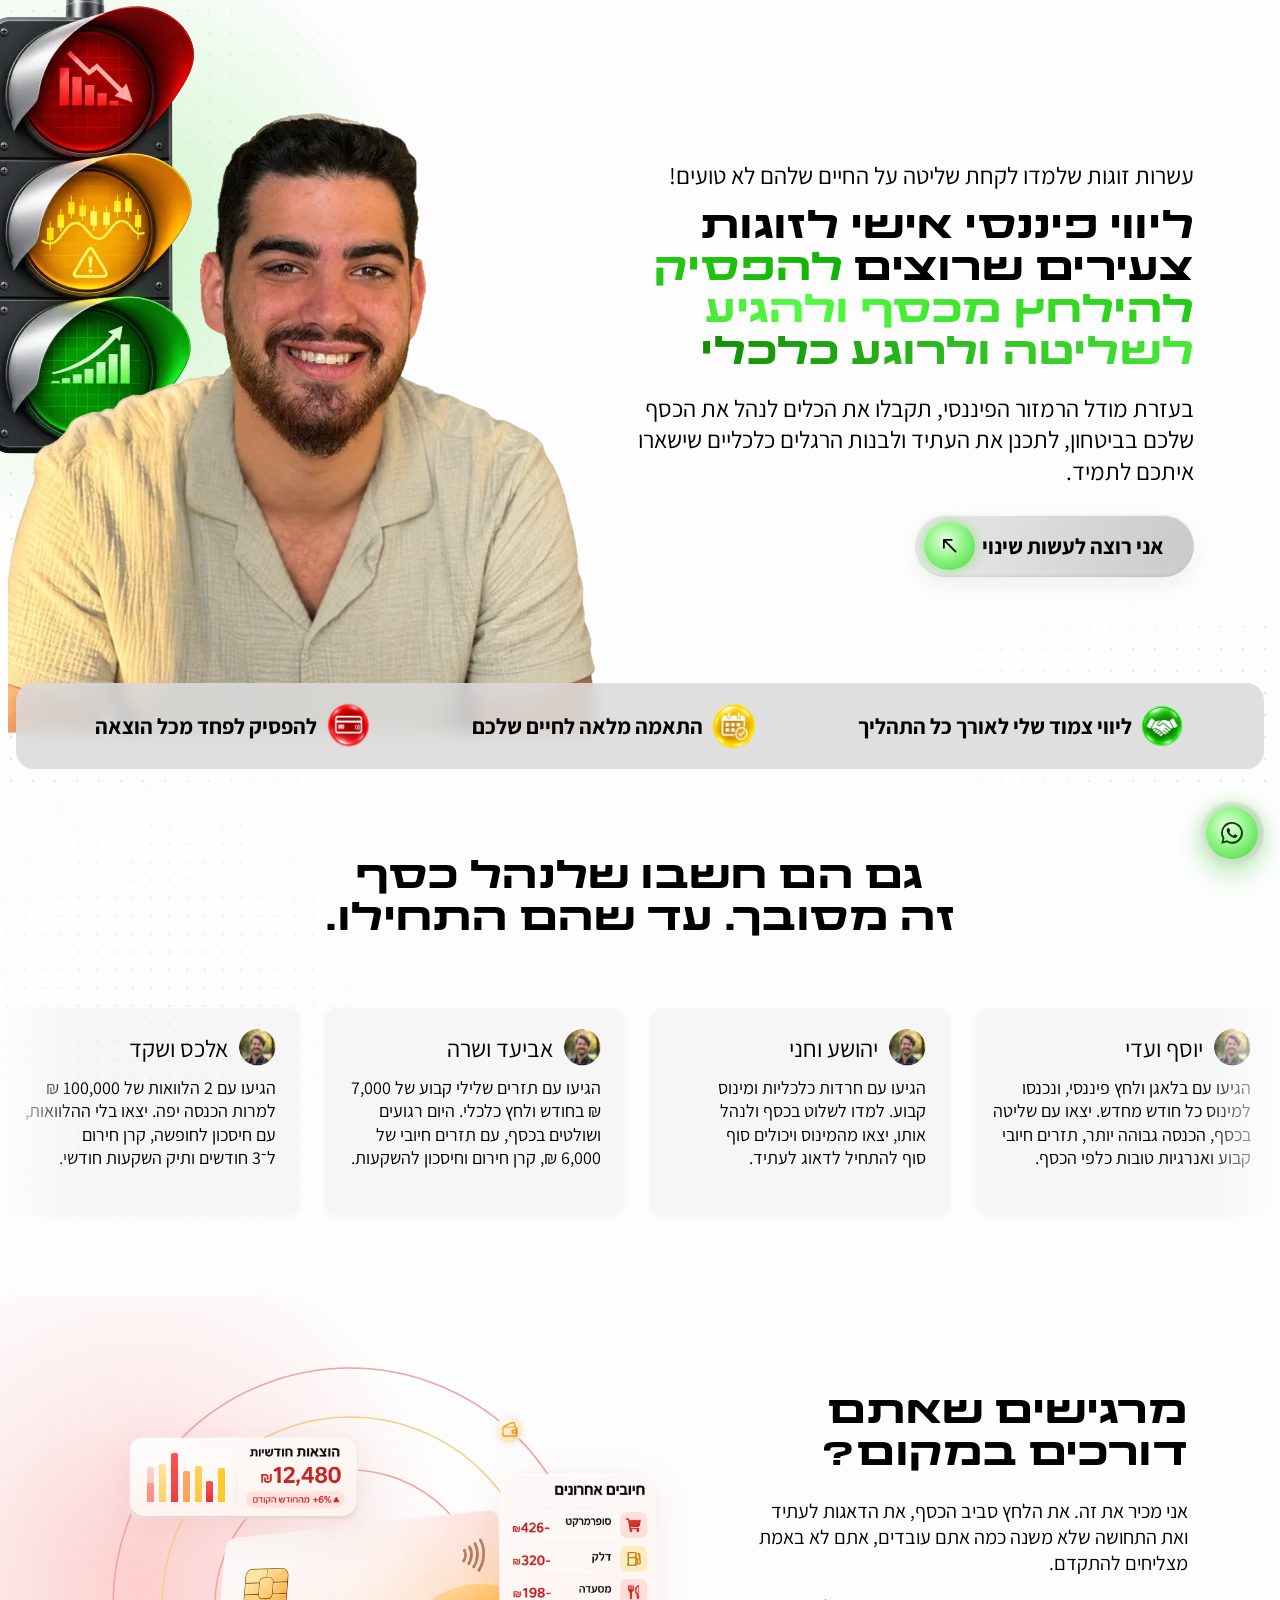
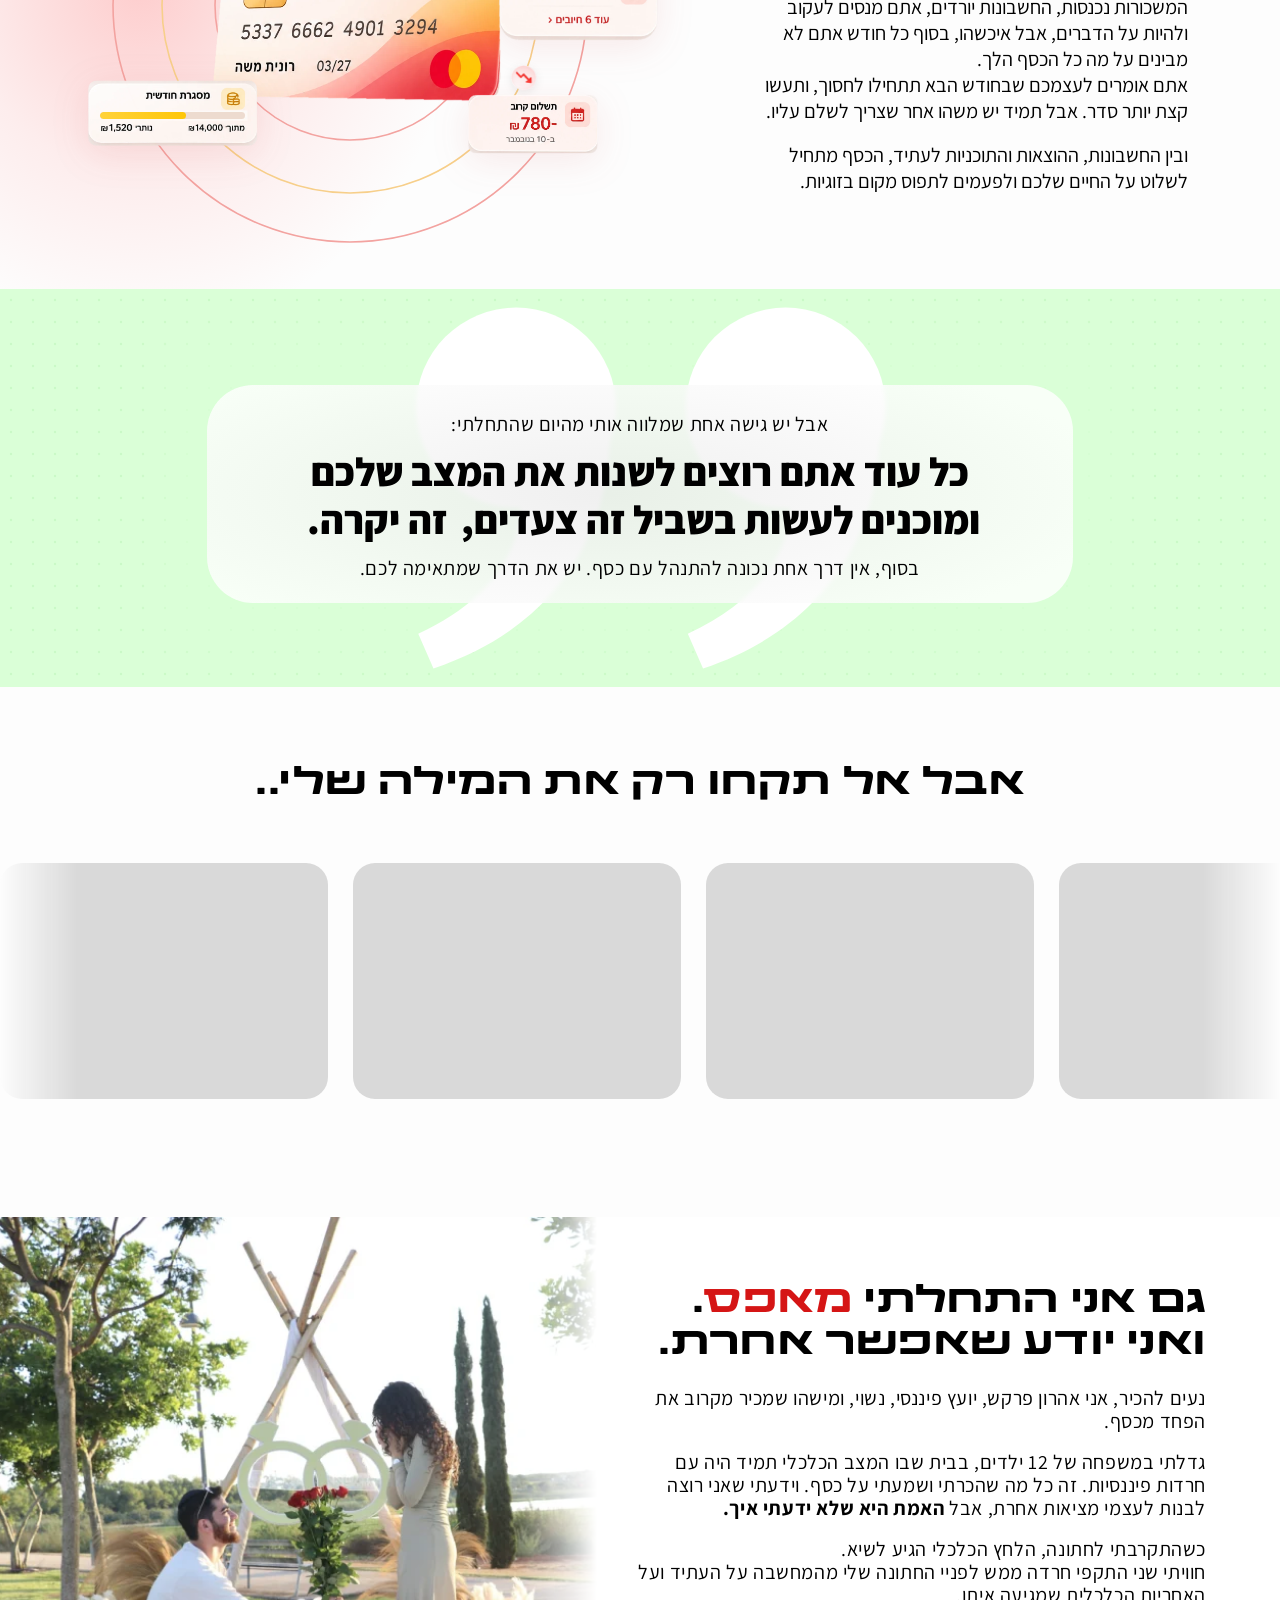
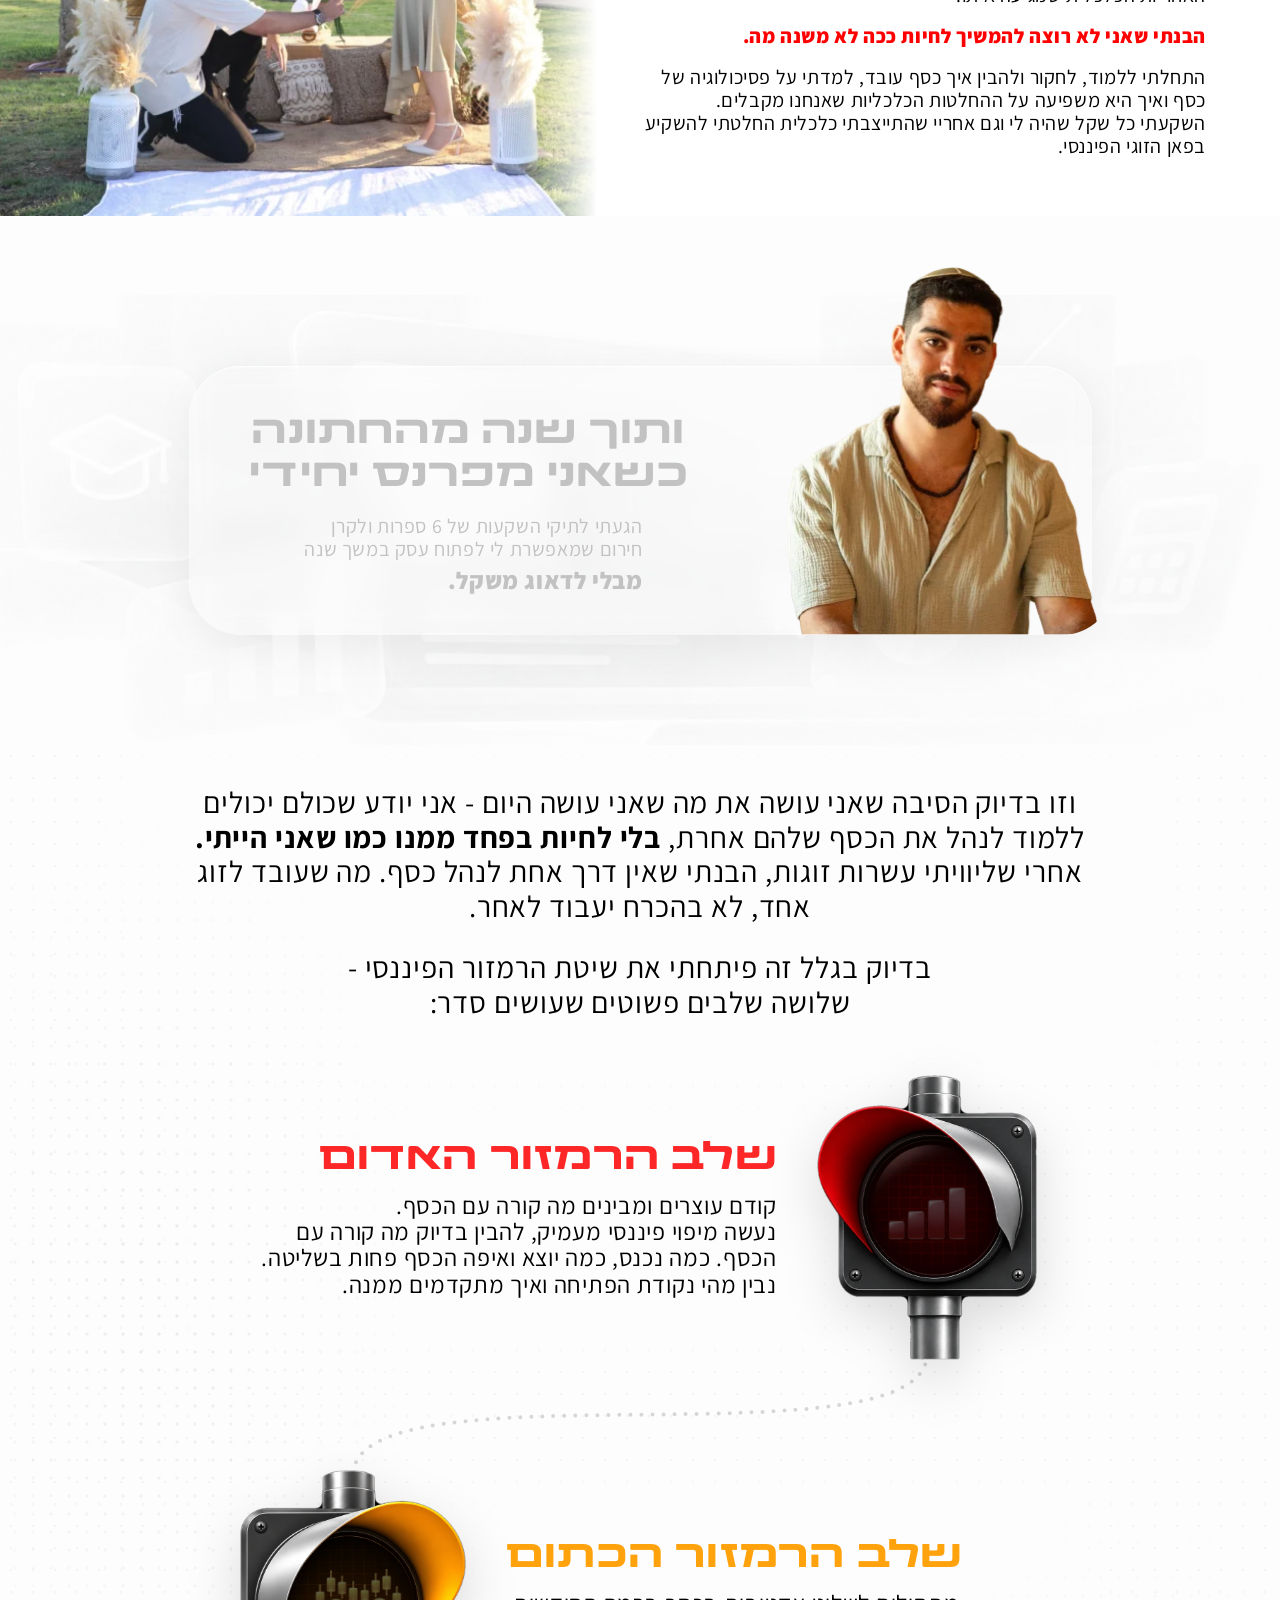
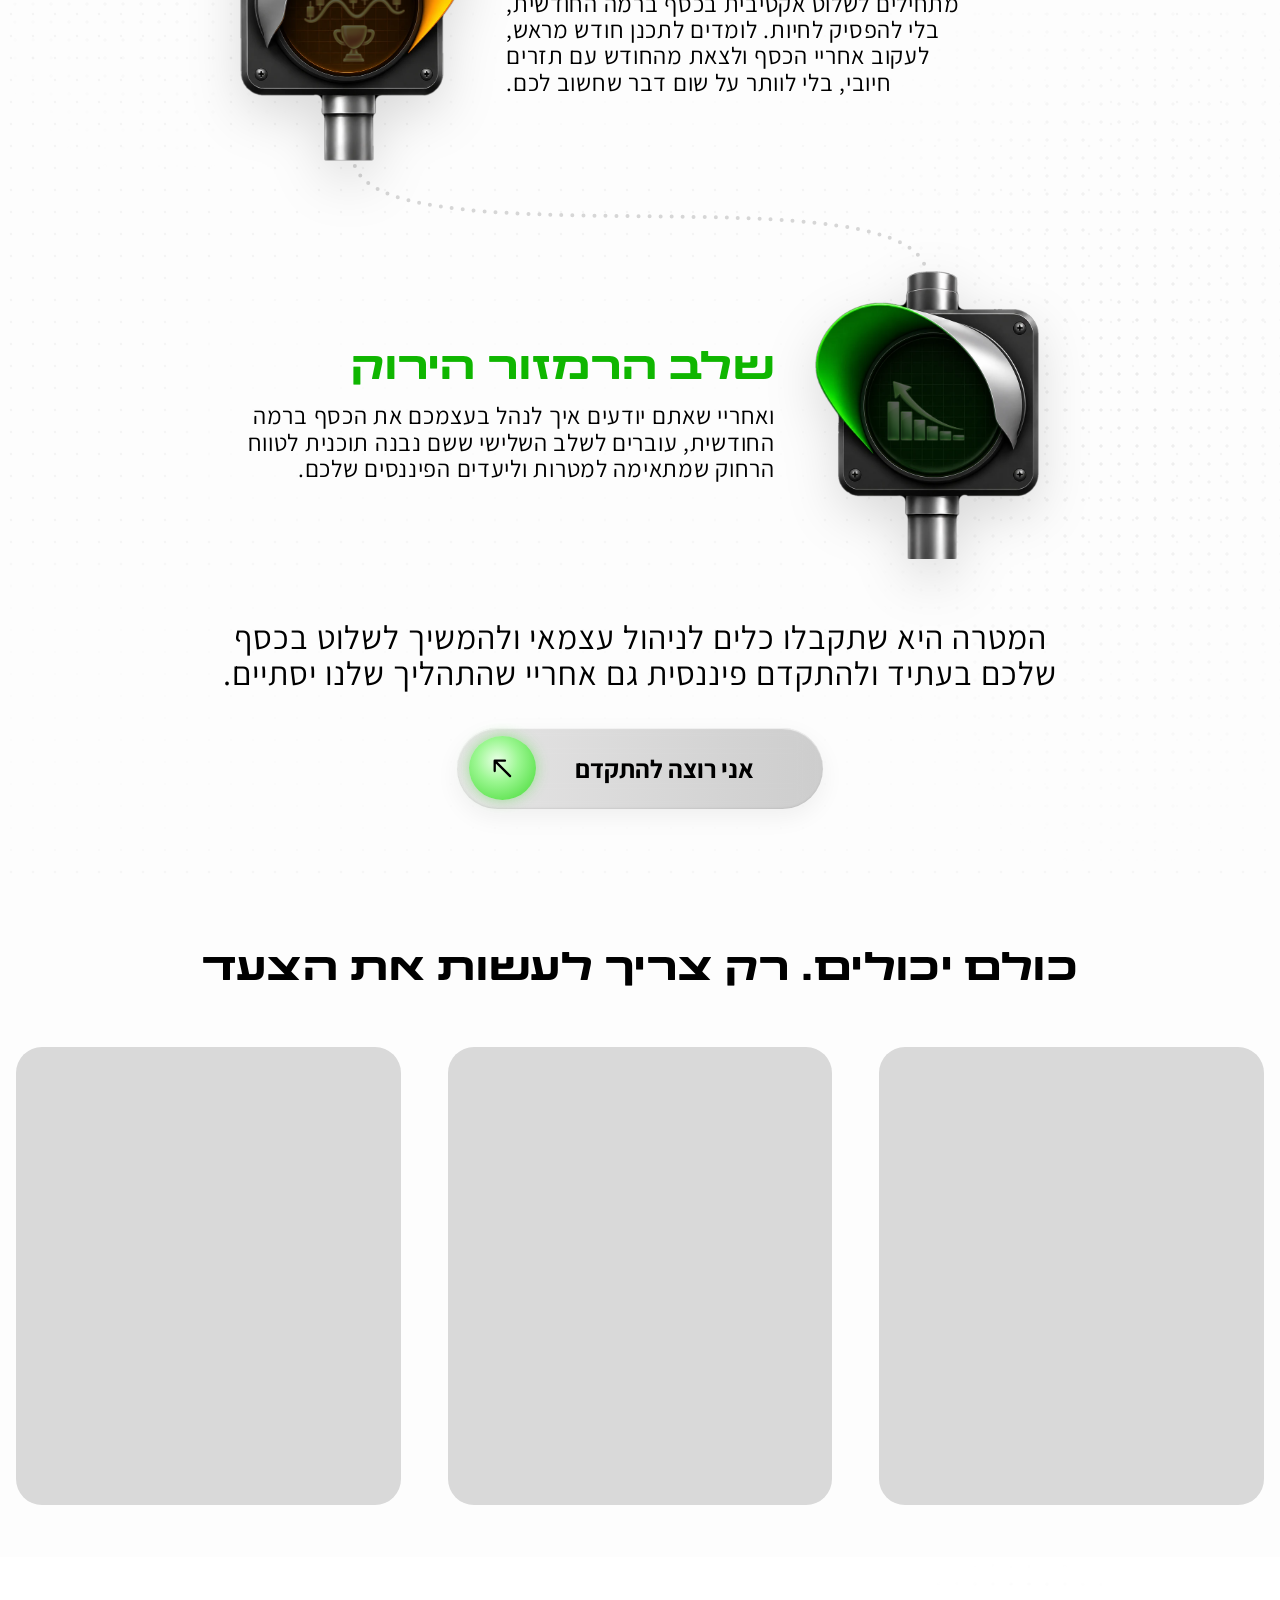
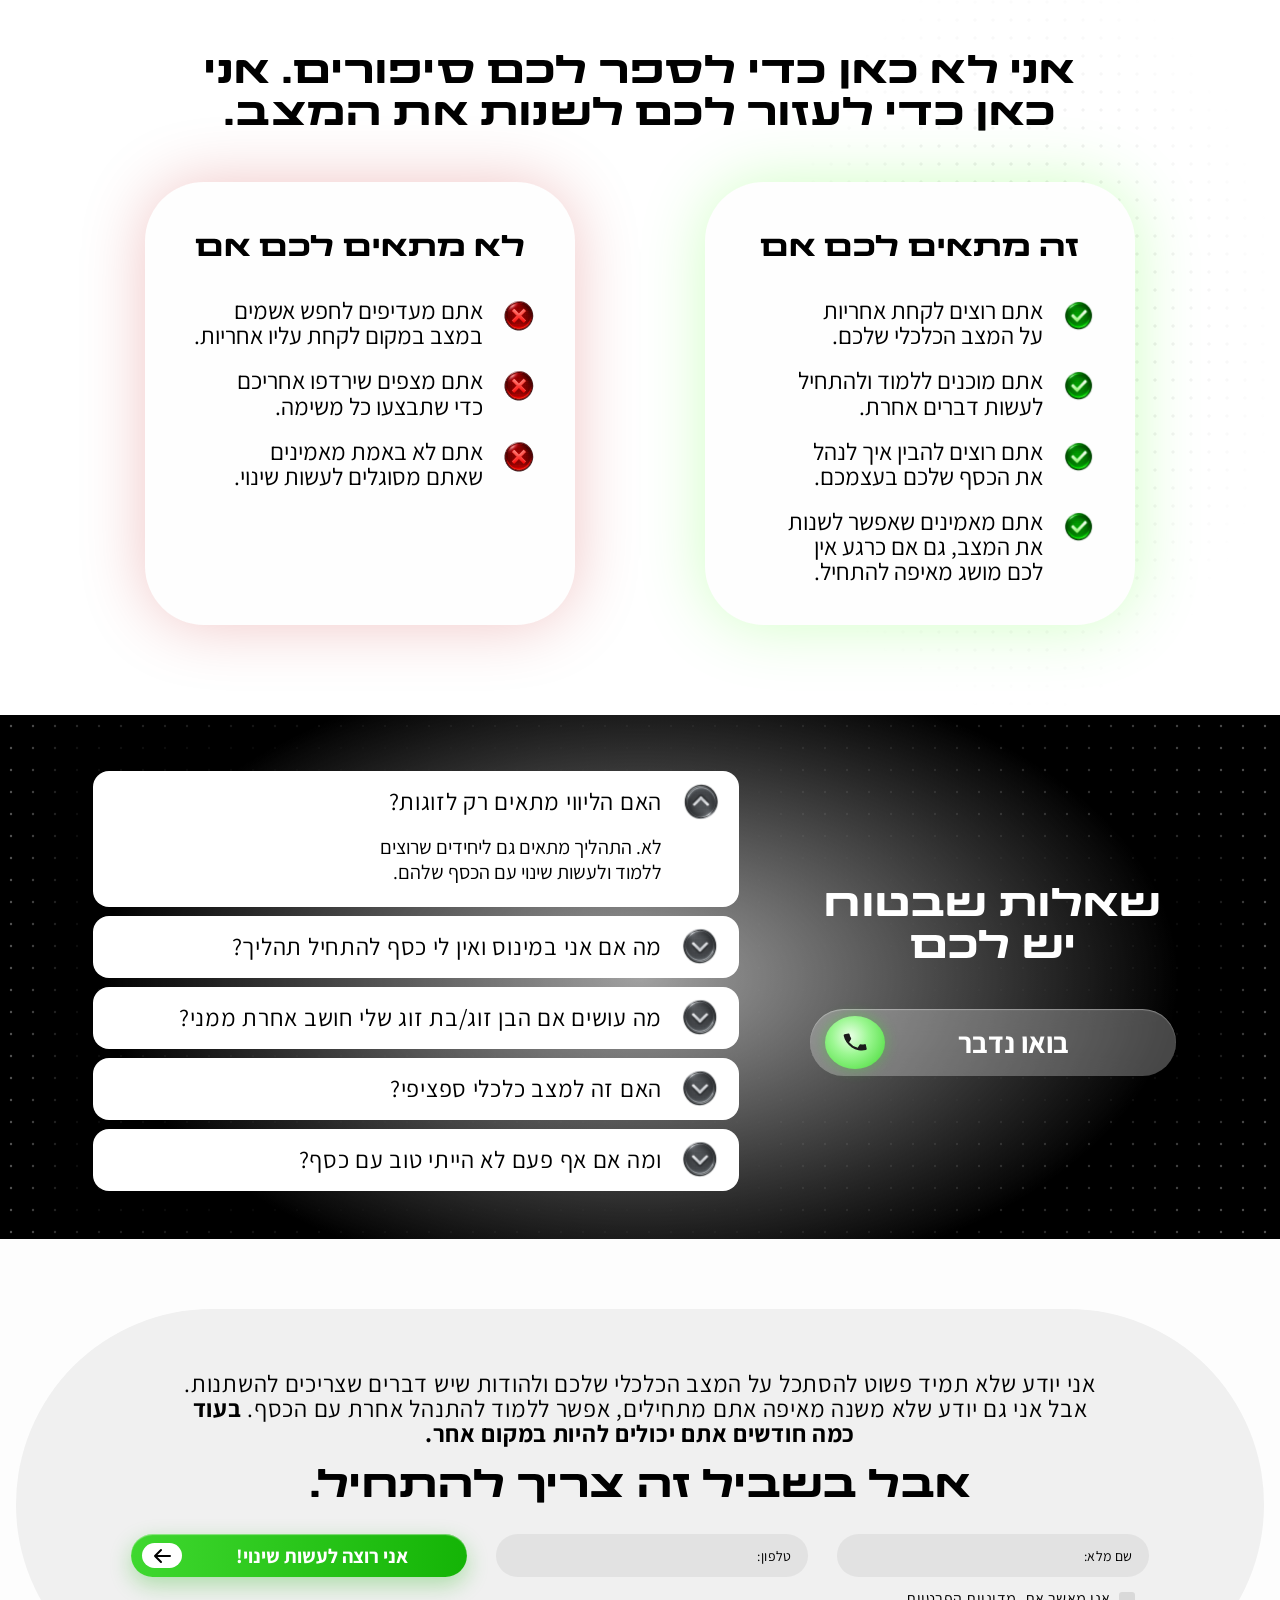
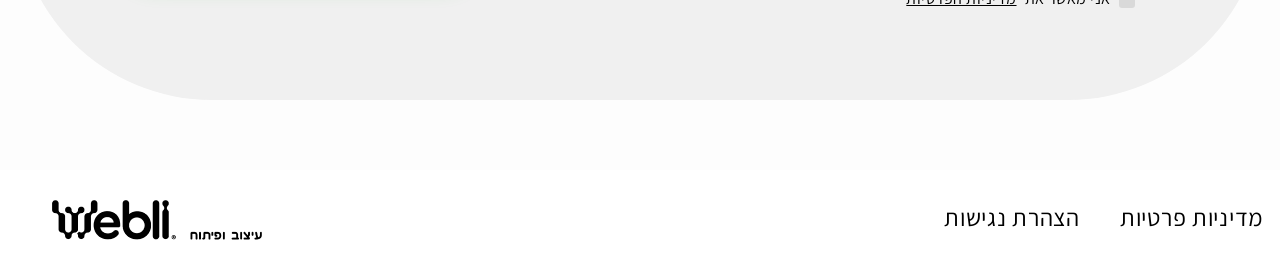
==== index.html @ 011baa5e "Aharon Perkash landing page Static site (HTML/CSS/JS), RTL Hebrew, desktop + mobile. Includes privac" ====
<!DOCTYPE html>
<html lang="he" dir="rtl">
<head>
<meta charset="utf-8">
<meta name="viewport" content="width=device-width, initial-scale=1">
<title>אהרון פרקש | ליווי פיננסי לזוגות</title>
<meta name="description" content="ליווי פיננסי אישי לזוגות צעירים שרוצים להפסיק להילחץ מכסף ולהגיע לשליטה ולרוגע כלכלי, בעזרת מודל הרמזור הפיננסי.">
<link rel="preconnect" href="https://fonts.googleapis.com">
<link rel="preconnect" href="https://fonts.gstatic.com" crossorigin>
<link href="https://fonts.googleapis.com/css2?family=Assistant:wght@400;700;800&family=Abhaya+Libre&display=swap" rel="stylesheet">
<link rel="preload" href="fonts/telaviv-brutalist-bold.otf" as="font" type="font/otf" crossorigin>
<link rel="stylesheet" href="styles.css">
</head>
<body>

<!-- ============ הירו ============ -->
<header class="hero" id="top">
  <canvas class="dots" aria-hidden="true" data-dots="hero"></canvas>
  <div class="hero__grid">
    <div class="hero__text">
      <p class="eyebrow">עשרות זוגות שלמדו לקחת שליטה על החיים שלהם לא טועים!</p>
      <h1 class="h1">ליווי פיננסי אישי לזוגות צעירים שרוצים <span class="grad-green">להפסיק להילחץ מכסף ולהגיע לשליטה ולרוגע כלכלי</span></h1>
      <p class="hero__lead">בעזרת מודל הרמזור הפיננסי, תקבלו את הכלים לנהל את הכסף שלכם בביטחון, לתכנן את העתיד ולבנות הרגלים כלכליים שישארו איתכם לתמיד.</p>
      <a class="cta" href="#contact"><span class="cta__text">אני רוצה לעשות שינוי</span><span class="cta__icon" aria-hidden="true"><svg viewBox="0 0 24 24"><path d="M18 18 6.5 6.5M6 14V6h8"/></svg></span></a>
    </div>
    <div class="hero__visual">
      <div class="traffic" aria-hidden="true">
        <img class="traffic__base" src="assets/traffic-hero.webp" alt="" width="338" height="516">
        <img class="traffic__lamp traffic__lamp--r" src="assets/traffic-hero.webp" alt="" width="338" height="516">
        <img class="traffic__lamp traffic__lamp--o" src="assets/traffic-hero.webp" alt="" width="338" height="516">
        <img class="traffic__lamp traffic__lamp--g" src="assets/traffic-hero.webp" alt="" width="338" height="516">
      </div>
      <img class="hero__photo" src="assets/aharon-hero.webp" alt="אהרון פרקש, יועץ פיננסי" width="592" height="733">
    </div>
  </div>
  <ul class="benefits">
    <li><img src="assets/ic-support.png" alt="" width="45" height="44">ליווי צמוד שלי לאורך כל התהליך</li>
    <li><img src="assets/ic-fit.png" alt="" width="45" height="48">התאמה מלאה לחיים שלכם</li>
    <li><img src="assets/ic-card.png" alt="" width="49" height="55">להפסיק לפחד מכל הוצאה</li>
  </ul>
</header>

<main>
<!-- ============ המלצות קצרות ============ -->
<section class="reviews" aria-labelledby="reviews-title">
  <h2 class="h2 center" id="reviews-title">גם הם חשבו שלנהל כסף זה מסובך. עד שהם התחילו.</h2>
  <div class="marquee" data-marquee>
    <div class="marquee__track">
      <article class="review"><header><h3>אלכס ושקד</h3><img src="assets/avatar.png" alt="" width="37" height="37"></header><p>הגיעו עם 2 הלוואות של 100,000 ₪ למרות הכנסה יפה. יצאו בלי ההלוואות, עם חיסכון לחופשה, קרן חירום ל־3 חודשים ותיק השקעות חודשי.</p></article>
      <article class="review"><header><h3>אביעד ושרה</h3><img src="assets/avatar.png" alt="" width="37" height="37"></header><p>הגיעו עם תזרים שלילי קבוע של 7,000 ₪ בחודש ולחץ כלכלי. היום רגועים ושולטים בכסף, עם תזרים חיובי של 6,000 ₪, קרן חירום וחיסכון להשקעות.</p></article>
      <article class="review"><header><h3>יהושע וחני</h3><img src="assets/avatar.png" alt="" width="37" height="37"></header><p>הגיעו עם חרדות כלכליות ומינוס קבוע. למדו לשלוט בכסף ולנהל אותו, יצאו מהמינוס ויכולים סוף סוף להתחיל לדאוג לעתיד.</p></article>
      <article class="review"><header><h3>יוסף ועדי</h3><img src="assets/avatar.png" alt="" width="37" height="37"></header><p>הגיעו עם בלאגן ולחץ פיננסי, ונכנסו למינוס כל חודש מחדש. יצאו עם שליטה בכסף, הכנסה גבוהה יותר, תזרים חיובי קבוע ואנרגיות טובות כלפי הכסף.</p></article>
      <article class="review"><header><h3>איציק ושירה</h3><img src="assets/avatar.png" alt="" width="37" height="37"></header><p>הגיעו עם תזרים שלילי קבוע של 23,000 ₪ והרבה בלאגן פיננסי. למדו לנהל את הכסף ויצאו עם תזרים חיובי של 8,500 ₪, שמאפשר לחסוך לילדים ולקרן חירום.</p></article>
      <article class="review"><header><h3>אלעד והדר</h3><img src="assets/avatar.png" alt="" width="37" height="37"></header><p>הגיעו עם הרבה חובות ותזרים שלילי קבוע. למדו לנהל את הכסף, סוגרים את החובות, ומתקדמים היום ב־5,000 ₪ כל חודש.</p></article>
    </div>
  </div>
</section>

<!-- ============ דורכים במקום ============ -->
<section class="stuck" aria-labelledby="stuck-title">
  <div class="stuck__grid">
    <div class="stuck__text">
      <h2 class="h2" id="stuck-title">מרגישים שאתם דורכים במקום?</h2>
      <p>אני מכיר את זה. את הלחץ סביב הכסף, את הדאגות לעתיד ואת התחושה שלא משנה כמה אתם עובדים, אתם לא באמת מצליחים להתקדם.</p>
      <p>המשכורות נכנסות, החשבונות יורדים, אתם מנסים לעקוב ולהיות על הדברים, אבל איכשהו, בסוף כל חודש אתם לא מבינים על מה כל הכסף הלך.<br>אתם אומרים לעצמכם שבחודש הבא תתחילו לחסוך, ותעשו קצת יותר סדר. אבל תמיד יש משהו אחר שצריך לשלם עליו.</p>
      <p>ובין החשבונות, ההוצאות והתוכניות לעתיד, הכסף מתחיל לשלוט על החיים שלכם ולפעמים לתפוס מקום בזוגיות.</p>
    </div>
    <div class="stuck__visual dash" aria-hidden="true">
      <svg class="dash__rings" viewBox="0 0 732 494"><circle cx="344" cy="250" r="237" stroke="#f3a3a0"/><circle cx="344" cy="250" r="188" stroke="#f7cf8a"/><circle cx="344" cy="250" r="135" stroke="#f3a3a0"/></svg>
      <img class="orbit orbit--wallet" src="assets/ic-wallet.png" alt="" data-r="237" data-a="-90" data-dir="1">
      <img class="orbit orbit--trend" src="assets/ic-trend.png" alt="" data-r="188" data-a="65" data-dir="-1">
      <div class="dp dp--card"><img src="assets/d-card.webp" alt="" width="756" height="429"></div>
      <div class="dp dp--expenses"><img src="assets/d-expenses.webp" alt=""><div class="dash-bars"><i style="--x:170;--t:160;--a:#ffd3cd;--b:#ffbdb5;--d:3.6s"></i><i style="--x:170;--t:206;--a:#fe998f;--b:#fe8b81;--d:3.6s"></i><i style="--x:206;--t:150;--a:#fee59c;--b:#fed065;--d:4.1s"></i><i style="--x:242;--t:117;--a:#fc5552;--b:#ef3c3f;--d:3.2s"></i><i style="--x:277;--t:171;--a:#fda66a;--b:#ffa551;--d:4.4s"></i><i style="--x:312;--t:156;--a:#fed25a;--b:#fec83d;--d:3.8s"></i><i style="--x:346;--t:200;--a:#f65753;--b:#e33234;--d:4.6s"></i><i style="--x:380;--t:162;--a:#fdcb34;--b:#fec725;--d:3.4s"></i></div></div>
      <div class="dp dp--charges"><img src="assets/d-charges.webp" alt=""></div>
      <div class="dp dp--budget"><img src="assets/d-budget.webp" alt=""><div class="dash-budget"><span></span></div></div>
      <div class="dp dp--payment"><img src="assets/d-payment.webp" alt=""></div>
    </div>
  </div>
</section>

<!-- ============ הגישה שלי ============ -->
<section class="approach" aria-labelledby="approach-title">
  <canvas class="dots" aria-hidden="true" data-dots="green"></canvas>
  <svg class="approach__quote" viewBox="0 0 230 170" aria-hidden="true"><g><circle cx="48" cy="122" r="46"/><path d="M5 116C3 62 32 20 86 2l7 16C58 34 45 58 46 80Z"/></g><g transform="translate(124 0)"><circle cx="48" cy="122" r="46"/><path d="M5 116C3 62 32 20 86 2l7 16C58 34 45 58 46 80Z"/></g></svg>
  <div class="approach__box">
    <p class="approach__lead">אבל יש גישה אחת שמלווה אותי מהיום שהתחלתי:</p>
    <h2 class="approach__title" id="approach-title">כל עוד אתם רוצים לשנות את המצב שלכם ומוכנים לעשות בשביל זה צעדים, <span class="marker">זה יקרה.</span></h2>
    <p class="approach__end">בסוף, אין דרך אחת נכונה להתנהל עם כסף. יש את הדרך שמתאימה לכם.</p>
  </div>
</section>

<!-- ============ המלצות | צילומי מסך ============ -->
<section class="proof" aria-labelledby="proof-title">
  <h2 class="h2 center" id="proof-title">אבל אל תקחו רק את המילה שלי..</h2>
  <div class="marquee marquee--rev" data-marquee>
    <div class="marquee__track">
      <div class="shot" role="img" aria-label="צילום מסך של המלצה"></div>
      <div class="shot" role="img" aria-label="צילום מסך של המלצה"></div>
      <div class="shot" role="img" aria-label="צילום מסך של המלצה"></div>
      <div class="shot" role="img" aria-label="צילום מסך של המלצה"></div>
      <div class="shot" role="img" aria-label="צילום מסך של המלצה"></div>
    </div>
  </div>
</section>

<!-- ============ הסיפור שלי ============ -->
<section class="story" aria-labelledby="story-title">
  <div class="story__grid">
    <div class="story__text">
      <h2 class="h2" id="story-title">גם אני התחלתי <span class="red">מאפס</span>. ואני יודע שאפשר אחרת.</h2>
      <p>נעים להכיר, אני אהרון פרקש, יועץ פיננסי, נשוי, ומישהו שמכיר מקרוב את הפחד מכסף.</p>
      <p>גדלתי במשפחה של 12 ילדים, בבית שבו המצב הכלכלי תמיד היה עם חרדות פיננסיות. זה כל מה שהכרתי ושמעתי על כסף. וידעתי שאני רוצה לבנות לעצמי מציאות אחרת, אבל <b>האמת היא שלא ידעתי איך.</b></p>
      <p>כשהתקרבתי לחתונה, הלחץ הכלכלי הגיע לשיא.<br>חוויתי שני התקפי חרדה ממש לפניי החתונה שלי מהמחשבה על העתיד ועל האחריות הכלכלית שמגיעה איתו.</p>
      <p class="story__turn">הבנתי שאני לא רוצה להמשיך לחיות ככה לא משנה מה.</p>
      <p>התחלתי ללמוד, לחקור ולהבין איך כסף עובד, למדתי על פסיכולוגיה של כסף ואיך היא משפיעה על ההחלטות הכלכליות שאנחנו מקבלים.<br>השקעתי כל שקל שהיה לי וגם אחריי שהתייצבתי כלכלית החלטתי להשקיע בפאן הזוגי הפיננסי.</p>
    </div>
    <img class="story__photo" src="assets/story.webp" alt="אהרון מציע נישואין בגן, עם זר ורדים אדומים" width="596" height="587" loading="lazy">
  </div>
</section>

<!-- ============ ההישגים שלי ============ -->
<section class="wins" aria-labelledby="wins-title">
  <img class="wins__bg" src="assets/collage.webp" alt="" width="1440" height="489" loading="lazy" aria-hidden="true">
  <div class="wins__card">
    <img class="wins__photo" src="assets/aharon-2.webp" alt="אהרון פרקש" width="344" height="417" loading="lazy">
    <div class="wins__body">
      <h2 class="wins__title wave" id="wins-title">ותוך שנה מהחתונה כשאני מפרנס יחידי</h2>
      <p class="wave">הגעתי לתיקי השקעות של 6 ספרות ולקרן חירום שמאפשרת לי לפתוח עסק במשך שנה</p>
      <p class="wave wins__strong">מבלי לדאוג משקל.</p>
    </div>
  </div>
</section>

<!-- ============ שיטת הרמזור ============ -->
<section class="method" aria-labelledby="method-title">
  <canvas class="dots" aria-hidden="true" data-dots="gray"></canvas>
  <div class="wrap method__intro">
    <p>וזו בדיוק הסיבה שאני עושה את מה שאני עושה היום - אני יודע שכולם יכולים ללמוד לנהל את הכסף שלהם אחרת, <b>בלי לחיות בפחד ממנו כמו שאני הייתי.</b><br>אחרי שליוויתי עשרות זוגות, הבנתי שאין דרך אחת לנהל כסף. מה שעובד לזוג אחד, לא בהכרח יעבוד לאחר.</p>
    <h2 id="method-title">בדיוק בגלל זה פיתחתי את שיטת הרמזור הפיננסי -<br>שלושה שלבים פשוטים שעושים סדר:</h2>
  </div>
  <ol class="steps wrap">
    <svg class="path" aria-hidden="true"><defs></defs></svg>
    <li class="step step--red">
      <div class="light light--red" aria-hidden="true"><img class="light__off" src="assets/red-off.webp" alt=""><img class="light__icon light__icon--a" src="assets/red-icon.webp" alt=""><img class="light__glow" src="assets/red-glow.webp" alt=""></div>
      <div class="step__text"><h3>שלב הרמזור האדום</h3><p>קודם עוצרים ומבינים מה קורה עם הכסף.<br>נעשה מיפוי פיננסי מעמיק, להבין בדיוק מה קורה עם הכסף. כמה נכנס, כמה יוצא ואיפה הכסף פחות בשליטה. נבין מהי נקודת הפתיחה ואיך מתקדמים ממנה.</p></div>
    </li>
    <li class="step step--orange step--alt">
      <div class="light light--orange" aria-hidden="true"><img class="light__off" src="assets/orange-off.webp" alt=""><img class="light__icon light__icon--a" src="assets/orange-chart.webp" alt=""><img class="light__icon light__icon--b" src="assets/orange-trophy.webp" alt=""><img class="light__glow" src="assets/orange-glow.webp" alt=""></div>
      <div class="step__text"><h3>שלב הרמזור הכתום</h3><p>מתחילים לשלוט אקטיבית בכסף ברמה החודשית, בלי להפסיק לחיות. לומדים לתכנן חודש מראש, לעקוב אחריי הכסף ולצאת מהחודש עם תזרים חיובי, בלי לוותר על שום דבר שחשוב לכם.</p></div>
    </li>
    <li class="step step--green">
      <div class="light light--green" aria-hidden="true"><img class="light__off" src="assets/green-off.webp" alt=""><img class="light__icon light__icon--a" src="assets/green-icon.webp" alt=""><img class="light__glow" src="assets/green-glow.webp" alt=""></div>
      <div class="step__text"><h3>שלב הרמזור הירוק</h3><p>ואחריי שאתם יודעים איך לנהל בעצמכם את הכסף ברמה החודשית, עוברים לשלב השלישי ששם נבנה תוכנית לטווח הרחוק שמתאימה למטרות וליעדים הפיננסים שלכם.</p></div>
    </li>
  </ol>
  <div class="wrap method__end">
    <p>המטרה היא שתקבלו כלים לניהול עצמאי ולהמשיך לשלוט בכסף שלכם בעתיד ולהתקדם פיננסית גם אחריי שהתהליך שלנו יסתיים.</p>
    <a class="cta cta--lg" href="#contact"><span class="cta__text">אני רוצה להתקדם</span><span class="cta__icon" aria-hidden="true"><svg viewBox="0 0 24 24"><path d="M18 18 6.5 6.5M6 14V6h8"/></svg></span></a>
  </div>
</section>

<!-- ============ כולם יכולים ============ -->
<section class="everyone" aria-labelledby="everyone-title">
  <h2 class="h2 center" id="everyone-title">כולם יכולים. רק צריך לעשות את הצעד</h2>
  <div class="boxes wrap">
    <div class="box" role="img" aria-label="תוכן יתווסף"></div>
    <div class="box" role="img" aria-label="תוכן יתווסף"></div>
    <div class="box" role="img" aria-label="תוכן יתווסף"></div>
  </div>
</section>

<!-- ============ למי זה מתאים ============ -->
<section class="fit" aria-labelledby="fit-title">
  <span class="fit__dots" aria-hidden="true"></span>
  <h2 class="h2 center" id="fit-title">אני לא כאן כדי לספר לכם סיפורים. אני כאן כדי לעזור לכם לשנות את המצב.</h2>
  <div class="fit__cards wrap">
    <div class="fit-card fit-card--yes">
      <h3>זה מתאים לכם אם</h3>
      <ul>
        <li><img src="assets/ic-check.png" alt="" width="36" height="36">אתם רוצים לקחת אחריות על המצב הכלכלי שלכם.</li>
        <li><img src="assets/ic-check.png" alt="" width="36" height="36">אתם מוכנים ללמוד ולהתחיל לעשות דברים אחרת.</li>
        <li><img src="assets/ic-check.png" alt="" width="36" height="36">אתם רוצים להבין איך לנהל את הכסף שלכם בעצמכם.</li>
        <li><img src="assets/ic-check.png" alt="" width="36" height="36">אתם מאמינים שאפשר לשנות את המצב, גם אם כרגע אין לכם מושג מאיפה להתחיל.</li>
      </ul>
    </div>
    <div class="fit-card fit-card--no">
      <h3>לא מתאים לכם אם</h3>
      <ul>
        <li><img src="assets/ic-x.png" alt="" width="36" height="36">אתם מעדיפים לחפש אשמים במצב במקום לקחת עליו אחריות.</li>
        <li><img src="assets/ic-x.png" alt="" width="36" height="36">אתם מצפים שירדפו אחריכם כדי שתבצעו כל משימה.</li>
        <li><img src="assets/ic-x.png" alt="" width="36" height="36">אתם לא באמת מאמינים שאתם מסוגלים לעשות שינוי.</li>
      </ul>
    </div>
  </div>
</section>

<!-- ============ שאלות נפוצות ============ -->
<section class="faq" aria-labelledby="faq-title">
  <canvas class="dots" aria-hidden="true" data-dots="white"></canvas>
  <div class="faq__grid wrap">
    <div class="faq__side">
      <h2 class="h2" id="faq-title">שאלות שבטוח <br>יש לכם</h2>
      <a class="cta cta--phone" href="#contact"><span class="cta__text">בואו נדבר</span><span class="cta__icon" aria-hidden="true"><svg viewBox="0 0 24 24"><path d="M6.6 10.8a15.1 15.1 0 0 0 6.6 6.6l2.2-2.2a1 1 0 0 1 1-.25 11.4 11.4 0 0 0 3.6.57 1 1 0 0 1 1 1V20a1 1 0 0 1-1 1A17 17 0 0 1 3 4a1 1 0 0 1 1-1h3.5a1 1 0 0 1 1 1c0 1.25.2 2.45.57 3.57a1 1 0 0 1-.25 1z"/></svg></span></a>
    </div>
    <div class="faq__list">
      <details open><summary><h3>האם הליווי מתאים רק לזוגות?</h3></summary><div class="faq__a"><p>לא. התהליך מתאים גם ליחידים שרוצים ללמוד ולעשות שינוי עם הכסף שלהם.</p></div></details>
      <details><summary><h3>מה אם אני במינוס ואין לי כסף להתחיל תהליך?</h3></summary><div class="faq__a"><p>זו בדיוק הסיבה שבגללה אתם צריכים תהליך, ואפשר למצוא פתרון טכני זמני כזה או אחר.</p></div></details>
      <details><summary><h3>מה עושים אם הבן זוג/בת זוג שלי חושב אחרת ממני?</h3></summary><div class="faq__a"><p>אי אפשר לעשות תהליך כשרק צד אחד רוצה אבל במידה ושניכם רוצים שינוי, בתהליך לומדים לגשר על פערים זוגיים ולנהל את הכסף ביחד בלי שצד אחד צודק או טועה.</p></div></details>
      <details><summary><h3>האם זה למצב כלכלי ספציפי?</h3></summary><div class="faq__a"><p>לא. מודל הרמזור מתאים למי שמגיע עם מינוס של 100 שקלים וגם לפלוס של 100 אלף.</p></div></details>
      <details><summary><h3>ומה אם אף פעם לא הייתי טוב עם כסף?</h3></summary><div class="faq__a"><p>בדיוק בשביל זה הליווי נועד. אתם לא צריכים להגיע עם ידע קודם או להבין בכל מושג פיננסי. נתחיל מלהבין מה קורה אצלכם היום, ומשם נלמד איך להתנהל אחרת.</p></div></details>
    </div>
  </div>
</section>

<!-- ============ טופס יצירת קשר ============ -->
<section class="contact" id="contact" aria-labelledby="contact-title">
  <div class="contact__card">
    <p class="contact__lead">אני יודע שלא תמיד פשוט להסתכל על המצב הכלכלי שלכם ולהודות שיש דברים שצריכים להשתנות. אבל אני גם יודע שלא משנה מאיפה אתם מתחילים, אפשר ללמוד להתנהל אחרת עם הכסף. <b>בעוד כמה חודשים אתם יכולים להיות במקום אחר.</b></p>
    <h2 class="h2 center" id="contact-title">אבל בשביל זה צריך להתחיל.</h2>
    <form class="form" novalidate>
      <div class="form__grid">
        <label class="field field--name"><span class="sr-only">שם מלא</span><input name="name" type="text" autocomplete="name" placeholder="שם מלא:" required></label>
        <label class="check"><input type="checkbox" name="privacy" required><span class="check__box" aria-hidden="true"></span>אני מאשר את <a href="privacy.html" target="_blank" rel="noopener">מדיניות הפרטיות</a></label>
        <label class="field field--phone"><span class="sr-only">טלפון</span><input name="phone" type="tel" dir="rtl" inputmode="tel" autocomplete="tel" placeholder="טלפון:" required></label>
        <button class="cta cta--form" type="submit"><span class="cta__text">אני רוצה לעשות שינוי!</span><span class="cta__icon" aria-hidden="true"><svg viewBox="0 0 24 24"><path d="M20 12H5m6-6-6 6 6 6"/></svg></span></button>
      </div>
      <p class="form__msg" role="status" aria-live="polite"></p>
    </form>
  </div>
</section>
</main>

<footer class="footer">
  <nav class="footer__links" aria-label="קישורים משפטיים">
    <a href="privacy.html">מדיניות פרטיות</a>
    <a href="accessibility.html">הצהרת נגישות</a>
  </nav>
  <img class="footer__credit" src="assets/footer-credit.png" alt="Webli עיצוב ופיתוח" width="286" height="83">
</footer>

<a class="wa-float" href="#" target="_blank" rel="noopener" aria-label="שליחת הודעה בוואטסאפ" data-todo="להחליף בקישור וואטסאפ">
  <span class="wa-float__icon" aria-hidden="true"><svg viewBox="0 0 32 32"><path d="M16 3.5A12.4 12.4 0 0 0 5.3 22.2L3.6 28.4l6.4-1.7A12.4 12.4 0 1 0 16 3.5Zm0 22.6c-1.9 0-3.8-.5-5.4-1.5l-.4-.2-3.8 1 1-3.7-.2-.4A10.3 10.3 0 1 1 16 26.1Zm5.7-7.7c-.3-.2-1.8-.9-2.1-1s-.5-.2-.7.2-.8 1-1 1.2-.4.2-.7 0a8.4 8.4 0 0 1-4.2-3.6c-.3-.5.3-.5.9-1.6.1-.2 0-.4 0-.5l-1-2.3c-.2-.6-.5-.5-.7-.5h-.6a1.1 1.1 0 0 0-.8.4 3.4 3.4 0 0 0-1 2.5 5.9 5.9 0 0 0 1.2 3.1 13.5 13.5 0 0 0 5.2 4.6c1.9.8 2.7.9 3.6.7a3.1 3.1 0 0 0 2-1.4 2.5 2.5 0 0 0 .2-1.4c-.1-.2-.3-.3-.6-.4Z"/></svg></span>
  <span class="wa-float__text">דברו איתי בוואטסאפ</span>
</a>
<script src="main.js"></script>
</body>
</html>
---- styles.css ----
@font-face{font-family:"Tel Aviv Brutalist";src:url("fonts/telaviv-brutalist-bold.otf") format("opentype");font-weight:700;font-style:normal;font-display:swap}
@font-face{font-family:"Tel Aviv Brutalist";src:url("fonts/telaviv-brutalist-regular.otf") format("opentype");font-weight:400;font-style:normal;font-display:swap}
@font-face{font-family:"Tel Aviv Brutalist";src:url("fonts/telaviv-brutalist-light.otf") format("opentype");font-weight:300;font-style:normal;font-display:swap}
/*
  VOICE   חם, אישי ובטוח: יועץ שמדבר בגובה העיניים.
  IDEA    הרמזור הפיננסי: אדום-כתום-ירוק כמפת דרך, עם תאורה שנדלקת.
  PICTURE אהרון + הרמזור בהירו, תמונות הרמזור בשיטה, הדשבורד.
  COLOUR  לבן #fdfdfd, שחור, ירוק מותג, אדום/כתום/ירוק של הרמזור.
  TYPE    כותרות: Tel Aviv Brutalist (כרגע Secular One כתחליף), טקסט: Assistant.
*/
:root{
  --bg:#fdfdfd; --ink:#000; --white:#fff;
  --green:#14b406; --green-light:#93ec8b; --green-tint:#daffd7;
  --red:#fe2727; --orange:#ffa20b; --green-step:#0fb600; --red-text:#ff0000; --red-word:#d51515;
  --gray:#f0f0f0; --ph:#d9d9d9;
  --display:"Tel Aviv Brutalist","Assistant",sans-serif;
  --body:"Assistant",system-ui,sans-serif;
  --wrap:1268px;
  color-scheme:light;
}
*{box-sizing:border-box;min-width:0}
html{scroll-behavior:smooth;scroll-padding-top:24px;overflow-x:clip}
body{margin:0;background:var(--bg);color:var(--ink);font:400 20px/1.3 var(--body);overflow-x:clip;-webkit-font-smoothing:antialiased}
img{display:block;max-width:100%;height:auto}
a{color:inherit}
p{margin:0 0 .9em;text-wrap:pretty}
h1,h2,h3,.approach__title{text-wrap:balance}
li,.faq__a p,.review p,.step p{text-wrap:balance}
h1,h2,h3{margin:0;font-weight:400}
.wrap{width:min(100% - 32px,var(--wrap));margin-inline:auto}
.center{text-align:center}
.sr-only{position:absolute;width:1px;height:1px;overflow:hidden;clip:rect(0 0 0 0);white-space:nowrap}
.h1,.h2{font-family:var(--display);font-weight:700;font-size:clamp(28px,3.2vw,40px);line-height:1.05;letter-spacing:1.2px;text-wrap:balance}
.red{color:var(--red-word)}
.grad-green{background:linear-gradient(90deg,#118c06,#52fa42 50%,#0fb200);-webkit-background-clip:text;background-clip:text;color:transparent}
:focus-visible{outline:3px solid var(--green);outline-offset:3px;border-radius:8px}

/* ---------- CTA ---------- */
.cta{--h:62px;display:inline-flex;align-items:center;justify-content:space-between;gap:3px;height:var(--h);min-width:279px;max-width:100%;
  padding-inline:27px 9px;border-radius:999px;text-decoration:none;font:700 22px/1 var(--body);color:var(--ink);border:0;cursor:pointer;
  background:linear-gradient(270deg,rgba(0,0,0,.2),rgba(153,153,153,.2));backdrop-filter:blur(12px);-webkit-backdrop-filter:blur(12px);
  box-shadow:inset 0 1px 1px rgba(255,255,255,.7),inset 0 -1px 2px rgba(0,0,0,.08),0 8px 24px rgba(0,0,0,.06);
  transition:transform .25s ease,box-shadow .25s ease}
.cta:hover{transform:translateY(-2px);box-shadow:inset 0 1px 1px rgba(255,255,255,.7),0 12px 28px rgba(20,180,6,.18)}
.cta__text{flex:1;text-align:center;white-space:nowrap}
.cta__icon{flex:none;display:grid;place-items:center;width:51px;height:48px;border-radius:50%;
  background:radial-gradient(circle at 42% 38%,#e9ffe6 0,#9cf792 38%,#3fd82f 100%);box-shadow:0 0 14px rgba(63,216,47,.45)}
.cta__icon svg{width:46%;fill:none;stroke:#000;stroke-width:1.8;stroke-linecap:round;stroke-linejoin:round}
.cta--lg{--h:81px;width:366px;font-size:clamp(22px,2vw,28.9px);padding-inline:34px 12px;background:linear-gradient(270deg,rgba(82,82,82,.28),rgba(170,168,168,.28))}
.cta--lg .cta__icon{width:67px;height:64px}
.cta--phone{--h:67px;width:366px;font-size:28.9px;color:var(--white);padding-inline:38px 15px;background:rgba(255,255,255,.28);box-shadow:inset 0 1px 1px rgba(255,255,255,.35)}
.cta--phone .cta__icon{width:60px;height:53px}
.cta--phone .cta__icon svg{fill:#1b1b1b;stroke:none;width:44%;transform:rotate(-12deg)}
.cta--form{--h:43px;width:353px;min-width:0;font-size:20px;color:var(--white);padding-inline:8px 11px;background:linear-gradient(270deg,#14b406,#3fd82f);box-shadow:0 8px 22px rgba(20,180,6,.3),inset 0 1px 1px rgba(255,255,255,.45)}
.cta--form:hover{box-shadow:0 10px 26px rgba(20,180,6,.42),inset 0 1px 1px rgba(255,255,255,.45)}

.cta--form .cta__icon{width:40px;height:25px;border-radius:13px;background:#fff;box-shadow:none}
.cta--form .cta__icon svg{width:60%;stroke-width:2}

/* ---------- HERO ---------- */
.hero{position:relative;overflow:hidden;padding-bottom:24px}
.hero__grid{position:relative;z-index:1;display:grid;grid-template-columns:minmax(0,1fr) minmax(0,600px);align-items:end;max-width:1440px;margin-inline:auto}
.hero__text{padding:160px 86px 0 24px;align-self:start;display:flex;flex-direction:column;align-items:flex-start}
.eyebrow{font-size:24px;margin:0 0 16px}
.h1{max-width:834px;margin-bottom:18px}
.hero__lead{font-size:24px;max-width:676px;margin-bottom:28px}
.hero__visual{position:relative;height:733px}
.hero__photo{position:absolute;inset-inline-end:8px;bottom:0;width:592px;max-width:100%;z-index:2}
.traffic{position:absolute;inset-inline-end:-55px;top:-7px;width:338px;z-index:1}
.traffic::before{content:"";position:absolute;inset:-12% -40% -10% -30%;background:radial-gradient(closest-side,rgba(147,236,139,.45),transparent);z-index:-1}
.traffic img{width:100%}
.traffic__lamp{position:absolute;inset:0;opacity:0}
.traffic__base{filter:grayscale(.85) brightness(.42)}
.traffic__lamp--r{clip-path:inset(0 0 69% 0)}
.traffic__lamp--o{clip-path:inset(31.2% 0 41.9% 0)}
.traffic__lamp--g{clip-path:inset(58.3% 0 0 0)}
.traffic.is-on .traffic__lamp{animation:lamp .7s ease forwards}
.traffic.is-on .traffic__lamp--o{animation-delay:.9s}
.traffic.is-on .traffic__lamp--g{animation-delay:1.8s}
@keyframes lamp{0%{opacity:0;filter:brightness(1.8)}60%{opacity:1;filter:brightness(1.35)}100%{opacity:1;filter:none}}
.benefits{position:relative;z-index:3;list-style:none;margin:-50px auto 0;padding:14px 40px;width:min(100% - 32px,1299px);min-height:86px;
  display:flex;justify-content:space-around;align-items:center;gap:24px;flex-wrap:wrap;border-radius:18px;background:rgba(219,219,219,.87);backdrop-filter:blur(8px);-webkit-backdrop-filter:blur(8px)}
.benefits li{display:flex;align-items:center;gap:8px;font-weight:700;font-size:22px}
.benefits img{width:46px;height:auto}

.dots{position:absolute;inset:0;width:100%;height:100%;pointer-events:none;z-index:0}

/* ---------- REVIEWS ---------- */
.reviews{padding:64px 0 54px;position:relative;overflow-x:clip}
.reviews::before{content:"";position:absolute;inset:-120px auto auto -10%;width:46%;height:120%;background:radial-gradient(#cfd4cf 1.3px,transparent 1.7px) 0 0/18px 18px;mask:radial-gradient(closest-side,#000,transparent);-webkit-mask:radial-gradient(closest-side,#000,transparent);opacity:.35;pointer-events:none}
.reviews .h2{max-width:700px;margin:0 auto 48px}
.marquee{overflow:hidden;direction:ltr;mask:linear-gradient(90deg,transparent,#000 6%,#000 94%,transparent);-webkit-mask:linear-gradient(90deg,transparent,#000 6%,#000 94%,transparent);padding-block:40px 56px;margin-block:-22px -30px}
.marquee__track{display:flex;gap:25px;width:max-content;animation:marquee 46s linear infinite;align-items:stretch}
.marquee--rev .marquee__track{animation-direction:reverse;animation-duration:46s}
.marquee:hover .marquee__track{animation-play-state:paused}
@keyframes marquee{to{transform:translateX(-50%)}}
.review{direction:rtl;width:300px;min-height:208px;flex:none;padding:22px 24px 18px 18px;border-radius:12px;background:rgba(217,217,217,.2);backdrop-filter:blur(10px);-webkit-backdrop-filter:blur(10px);box-shadow:inset 0 1px 1px rgba(255,255,255,.8),0 2px 10px rgba(0,0,0,.03);transition:transform .45s cubic-bezier(.2,.8,.2,1),box-shadow .45s ease}
.review header{display:flex;align-items:center;gap:11px;margin-bottom:10px}
.review h3{font-size:24px;line-height:1}
.review header img{width:37px;height:37px;border-radius:50%;order:-1}
.review p{margin:0;font-size:18px;line-height:1.3}
/* only the hovered card lifts; soft shadow stays inside the marquee padding */
.review:hover{transform:translateY(-4px) scale(1.06);box-shadow:inset 0 1px 1px rgba(255,255,255,.8),0 16px 32px -14px rgba(0,0,0,.16);background:rgba(240,240,240,.55)}

/* ---------- STUCK ---------- */
.stuck{padding:60px 0 40px;position:relative}
.stuck__grid{display:grid;grid-template-columns:minmax(0,1fr) minmax(0,732px);gap:0;align-items:center;width:100%;max-width:1440px;padding-inline:clamp(16px,7.2vw,104px) 6px}
.stuck__text .h2{text-align:right;margin-bottom:22px}
.stuck__text{padding-inline-start:0;padding-inline-end:16px;max-width:600px}
.stuck__text p{font-size:20px}

.stuck__dash{position:relative;width:100%}
.dash{position:relative;aspect-ratio:732/494}
.stuck{overflow:hidden}
.stuck::before{content:"";position:absolute;left:-180px;top:-60px;width:640px;height:700px;border-radius:50%;background:radial-gradient(closest-side,rgba(255,95,95,.30),rgba(255,140,140,.14) 55%,transparent);pointer-events:none}
.stuck__grid{position:relative}
.orbit{position:absolute;width:4.6%;translate:-50% -50%;z-index:0;filter:drop-shadow(0 2px 4px rgba(0,0,0,.08))}
.dash__rings{position:absolute;inset:0;width:100%;height:100%;overflow:visible;fill:none;stroke-width:1.6}
.dp{position:absolute}
.dp:not(.dp--card) img{filter:drop-shadow(0 8px 18px rgba(200,60,60,.10))}.dp img{width:100%;display:block}
.dp--card{inset:0;z-index:0}
.dp--card img{position:absolute;left:0;top:0;width:100%;height:auto;transform-origin:0 0}
.dp--expenses{left:16.02%;top:15.56%;width:32.76%;z-index:1}
.dp--charges{left:65.74%;top:23.17%;width:24.46%;z-index:1}
.dp--budget{left:10.47%;top:65.51%;width:24.54%;z-index:1}
.dp--payment{left:62.23%;top:68.11%;width:19.32%;z-index:1}
.dash-bars i{position:absolute;left:calc((var(--x) - 100) / 710 * 100%);width:calc(21 / 710 * 100%);bottom:21.51%;height:calc((263 - var(--t)) / 265 * 100%);border-radius:2px 2px 0 0;background:linear-gradient(var(--a),var(--b));transform-origin:bottom;animation:bar var(--d) ease-in-out 6 alternate paused}
.dash-bars i:nth-child(2n){animation-direction:alternate-reverse}
.dash.is-run .dash-bars i,.dash.is-run .dash-budget span{animation-play-state:running}
.dash-budget{position:absolute;left:9.69%;top:46.67%;width:80.94%;height:9.41%;border-radius:99px;background:#eddbcf;overflow:hidden;direction:ltr}
.dash-budget span{display:block;height:100%;width:59%;border-radius:99px;background:linear-gradient(90deg,#ffd23a,#fec606);animation:budget 5.5s ease-in-out 6 alternate paused}
@keyframes bar{0%{transform:scaleY(1)}50%{transform:scaleY(.62)}100%{transform:scaleY(1.12)}}
@keyframes budget{0%{width:59%}45%{width:34%}100%{width:78%}}

/* ---------- APPROACH ---------- */
.approach{position:relative;overflow:hidden;background:var(--green-tint);padding:96px 16px 84px;display:grid;place-items:center}
.approach__quote{position:absolute;left:50%;top:50%;width:min(500px,68vw);transform:translate(-50%,-50%) rotate(180deg);fill:#fff;pointer-events:none;z-index:0}
.approach__box{position:relative;z-index:1;width:min(100%,866px);border-radius:46px;padding:26px clamp(18px,4vw,56px) 22px;text-align:center;
  background:radial-gradient(60% 70% at 46% 50%,rgba(236,236,236,.8),rgba(255,255,255,.8));backdrop-filter:blur(2px);-webkit-backdrop-filter:blur(2px)}
.approach__lead{font-size:20px;letter-spacing:.6px;margin-bottom:10px}
.approach__title{font:800 clamp(26px,3.2vw,40px)/1.2 var(--body);text-wrap:balance;margin-bottom:12px}
.approach__end{font-size:20px;letter-spacing:.6px;margin:0}
.marker{position:relative;white-space:nowrap;z-index:0;padding-inline:6px}
.marker::before{content:"";position:absolute;inset:-4px 0;z-index:-1;border-radius:16px;background:linear-gradient(270deg,#15cf05,#63ff55);box-shadow:0 0 20px rgba(255,255,255,.27);
  transform-origin:right;transform:scaleX(0);transition:transform .8s cubic-bezier(.65,0,.35,1) .15s}
.marker.is-on::before{transform:scaleX(1)}

/* ---------- PROOF ---------- */
.proof{padding:76px 0 60px}
.proof .h2{margin-bottom:40px}
.shot{width:328px;height:236px;flex:none;border-radius:22px;background:var(--ph)}

/* ---------- STORY ---------- */
.story{padding-top:32px}
.story__grid{display:grid;grid-template-columns:minmax(0,1fr) minmax(0,597px);background:#fff;max-width:1440px;margin-inline:auto;align-items:stretch}
.story__text{padding:64px 74px 40px 40px}
.story__text .h2{max-width:594px;margin-bottom:22px}
.story__text p{font-size:20px;letter-spacing:.6px;line-height:1.15;max-width:690px}
.story__turn{color:var(--red-text);font-weight:800}
.story__photo{width:100%;height:100%;object-fit:cover;-webkit-mask:linear-gradient(270deg,transparent 0,#000 80px);mask:linear-gradient(270deg,transparent 0,#000 80px)}

/* ---------- WINS ---------- */
.wins{position:relative;padding:150px 16px 110px;overflow:hidden}
.wins__bg{position:absolute;inset:auto 0 0;width:100%;height:85%;object-fit:cover;object-position:bottom;opacity:.62;pointer-events:none}
.wins__card{position:relative;max-width:903px;margin-inline:auto;min-height:269px;border-radius:52px;background:rgba(255,255,255,.2);
  backdrop-filter:blur(14px);-webkit-backdrop-filter:blur(14px);box-shadow:inset 0 1px 1px rgba(255,255,255,.9),0 10px 40px rgba(0,0,0,.06);
  display:grid;grid-template-columns:343px minmax(0,1fr);align-items:end}
.wins__photo{width:343px;margin-top:-246px;margin-inline-start:-22px;align-self:end;border-end-start-radius:52px}
.wins__body{padding:30px 40px 34px;text-align:center}
.wins__title{font-family:var(--display);font-weight:700;font-size:clamp(28px,3.2vw,40.6px);line-height:1.05;letter-spacing:1.2px;max-width:500px;margin:0 auto 18px;text-wrap:balance}
.wins__body p{font-size:20px;letter-spacing:.6px;max-width:348px;margin:0 auto 6px;text-align:right;line-height:1.15}
.wins__strong{font-weight:800;font-size:24px!important}
.w{color:#c2c2c2;transition:color .45s ease;transition-delay:calc(var(--i) * 110ms)}
.wins__body.is-on .w{color:#000}

/* ---------- METHOD ---------- */
.method{position:relative;padding:40px 0 70px;overflow:hidden}
.method::before,.method::after{content:"";position:absolute;width:560px;height:1000px;background:radial-gradient(#c7c7c7 1.4px,transparent 1.8px) 0 0/18px 18px;opacity:.35;pointer-events:none;
  mask:radial-gradient(closest-side,#000,transparent);-webkit-mask:radial-gradient(closest-side,#000,transparent)}
.method::before{inset-inline-end:-120px;top:40px}.method::after{inset-inline-start:-120px;bottom:0}
.method__intro{text-align:center;max-width:948px}
.method__intro p,.method__intro h2{font:400 clamp(22px,2.4vw,30px)/1.15 var(--body);letter-spacing:.9px}
.method__intro h2{margin-top:20px}
.steps{list-style:none;padding:0;margin-top:56px;max-width:1080px;position:relative}
.step{display:flex;align-items:center;gap:40px;justify-content:center}
.step--alt{flex-direction:row-reverse}
.step__text{max-width:534px}
.step h3{font-family:var(--display);font-weight:700;font-size:clamp(28px,3.2vw,40px);line-height:1.05;letter-spacing:1.2px;margin-bottom:12px}
.step p{font-size:24px;letter-spacing:.72px;line-height:1.1;margin:0}
.step--orange .step__text{text-align:left}
.step--red h3{color:var(--red)}.step--orange h3{color:var(--orange)}.step--green h3{color:var(--green-step)}
.method>*:not(.dots){position:relative;z-index:1}
.light{--lens:clamp(96px,10.5vw,150px);position:relative;flex:none;width:calc(var(--lens) * var(--ratio))}
.light img{display:block}
.light__off{width:100%;filter:drop-shadow(0 18px 26px rgba(0,0,0,.14))}
.light__glow,.light__icon{position:absolute;max-width:none}
.light__glow{width:var(--gw);left:var(--gl);top:var(--gt);mix-blend-mode:screen;opacity:0}
.light.is-lit .light__glow{opacity:1}
.light--red{--ratio:1.639;--gw:90.84%;--gl:4.55%;--gt:12.77%}
.light--green{--ratio:1.670;--gw:82.94%;--gl:7.78%;--gt:14.51%}
.light--orange{--ratio:1.683;--gw:73.28%;--gl:13.93%;--gt:19.14%}
.light--red .light__icon--a{width:35.08%;left:32.52%;top:39.47%}
.light--green .light__icon--a{width:34.44%;left:32.35%;top:38.04%}
.light--orange .light__icon--a{width:44.57%;left:28.21%;top:34.06%}
.light--orange .light__icon--b{width:18.42%;left:41.29%;top:53.43%}
.light__icon{filter:brightness(.38) saturate(.5)}
.light.is-lit .light__icon{opacity:0}
.light.blink .light__glow{animation:tl 2.7s linear forwards}
.light.blink .light__icon{animation:tli 2.7s linear forwards}
@keyframes tl{0%,10%{opacity:0}14%,27%{opacity:1}31%,44%{opacity:0}48%,61%{opacity:1}65%,78%{opacity:0}82%,100%{opacity:1}}
@keyframes tli{0%,10%{opacity:1}14%,27%{opacity:0}31%,44%{opacity:1}48%,61%{opacity:0}65%,78%{opacity:1}82%,100%{opacity:0}}
.steps .path{position:absolute;inset:0;width:100%;height:100%;overflow:visible;pointer-events:none;z-index:0}
.step{position:relative;z-index:1}
.steps .step + .step{margin-top:110px}
.method__end{text-align:center;margin-top:60px}
.method__end p{font-size:clamp(24px,2.6vw,36px);line-height:1.1;letter-spacing:1px;max-width:952px;margin:0 auto 36px;text-wrap:balance}

/* ---------- EVERYONE ---------- */
.everyone{padding:70px 0 52px}
.everyone .h2{margin-bottom:56px}
.boxes{display:grid;grid-template-columns:repeat(3,minmax(0,430px));gap:47px;justify-content:center}
.box{aspect-ratio:430/512;border-radius:26px;background:var(--ph)}

/* ---------- FIT ---------- */
.fit{position:relative;background:#fff;padding:95px 0 90px;overflow:hidden}
.fit__dots{position:absolute;inset-block:0;inset-inline-start:0;width:min(520px,40%);background:radial-gradient(#bdbdbd 1.4px,transparent 1.8px) 0 0/18px 18px;opacity:.5;mask:radial-gradient(closest-side,#000,transparent);-webkit-mask:radial-gradient(closest-side,#000,transparent)}
.fit .h2{max-width:983px;margin:0 auto 46px;position:relative}
.fit__cards{position:relative;display:flex;justify-content:center;gap:130px;align-items:stretch}
.fit-card{width:430px;min-height:440px;border-radius:59px;background:#fefefe;padding:47px 38px 40px}
.fit-card--yes{box-shadow:0 0 66px -3px rgba(55,255,0,.25)}
.fit-card--no{box-shadow:0 0 66px -3px rgba(193,0,0,.25)}
.fit-card h3{font-family:var(--display);font-weight:700;font-size:30px;letter-spacing:.9px;text-align:center;margin-bottom:30px}
.fit-card ul{list-style:none;margin:0;padding:0;display:grid;gap:20px}
.fit-card li{display:flex;gap:18px;align-items:flex-start;font-size:24px;line-height:1.05}
.fit-card li img{width:36px;flex:none}

/* ---------- FAQ ---------- */
.faq{position:relative;overflow:hidden;color:#000;padding:56px 0 48px;
  background:linear-gradient(rgba(0,0,0,.31),rgba(0,0,0,.31)),radial-gradient(42% 60% at 50% 50%,#e9e9e9 0,#afafaf 25%,#757575 50%,#3a3a3a 75%,#0f0f0f 94%,#000 100%)}
.faq__grid{position:relative;z-index:1;display:grid;grid-template-columns:minmax(0,1fr) minmax(0,646px);gap:60px;align-items:center;max-width:1094px}
.faq__side{display:flex;flex-direction:column;align-items:center;gap:40px;text-align:center}
.faq__side .h2{color:#fff}
.faq__list{display:grid;gap:9px}
.faq details{background:#fff;border-radius:16px;padding:7.5px 15px 7.5px 16px}
.faq summary{list-style:none;display:flex;align-items:center;gap:15px;min-height:47px;cursor:pointer}
.faq summary::-webkit-details-marker{display:none}
.faq summary::before{content:"";flex:none;width:47px;height:47px;background:url(assets/ic-chevron.png) center/contain no-repeat;transition:transform .45s cubic-bezier(.4,0,.2,1)}
.faq details[open] summary::before{transform:rotate(180deg)}
.faq h3{font-size:24px;letter-spacing:.72px;line-height:1.05}
.faq__a{overflow:hidden}
.faq__a p{font-size:20px;line-height:1.25;margin:10px 62px 14px 0}

/* ---------- CONTACT ---------- */
.contact{padding:70px 16px 70px}
.contact__card{max-width:1298px;margin-inline:auto;border-radius:245px;background:var(--gray);padding:62px clamp(20px,9vw,131px) 56px;text-align:center}
.contact__lead{font-size:24px;letter-spacing:.72px;line-height:1.05;max-width:926px;margin:0 auto 20px}
.contact .h2{margin-bottom:26px}
.form__grid{display:grid;grid-template-columns:repeat(2,minmax(0,312px)) minmax(0,353px);grid-template-areas:"name phone btn" "check . .";column-gap:29px;row-gap:12px;justify-content:center;align-items:center}
.field--name{grid-area:name}.field--phone{grid-area:phone}.form__grid .cta--form{grid-area:btn}.form__grid .check{grid-area:check;justify-self:start;margin:0;padding-inline-start:14px}
.field{width:312px;max-width:100%}
.field input{direction:rtl;width:100%;height:43px;border-radius:57px;border:0;background:rgba(171,171,171,.2);padding:0 16px;font:16px var(--body);color:#000;text-align:right}
.field input::placeholder{color:#000;font-size:14px;letter-spacing:.42px}
.field input:focus{outline:2px solid var(--green);background:#fff}
.field input[aria-invalid=true]{outline:2px solid #e8423a}
.check{display:inline-flex;align-items:center;gap:8px;margin-top:14px;font-size:16px;letter-spacing:.48px;cursor:pointer;position:relative}
.check input{position:absolute;opacity:0;width:1px;height:1px}
.check__box{width:16px;height:16px;background:var(--ph);border-radius:3px;display:grid;place-items:center}
.check input:checked + .check__box{background:var(--green)}
.check input:checked + .check__box::after{content:"";width:8px;height:4px;border:2px solid #fff;border-top:0;border-right:0;transform:rotate(-45deg) translateY(-1px)}
.check input:focus-visible + .check__box{outline:2px solid var(--green);outline-offset:2px}
.check a{text-decoration:underline}
.form__msg{min-height:1.2em;margin:12px 0 0;font-size:18px;font-weight:700}
.form__msg.ok{color:#0c8a02}.form__msg.err{color:#c4001a}

/* ---------- FOOTER ---------- */
.footer{background:#fff;display:flex;justify-content:space-between;align-items:center;gap:20px;padding:6px max(16px,calc((100% - 1294px)/2));min-height:84px;flex-wrap:wrap}
.footer__links{display:flex;gap:40px}
.footer__links a{font-size:24px;letter-spacing:.72px;text-decoration:none}
.footer__links a:hover{text-decoration:underline}
.footer__credit{width:286px}

/* ---------- RESPONSIVE ---------- */
@media (max-width:1180px){
  .hero__text{padding:110px 40px 0 16px}
  .hero__visual{height:600px}
  .hero__photo{width:480px}
  .traffic{width:270px}
  .fit__cards{gap:40px}
  .story__text{padding:48px 40px 32px 24px}
}
@media (max-width:900px){
  body{font-size:16px}
  .stuck__text p,.story__text p,.wins__body p,.contact__lead,.review p,.approach__lead,.approach__end{font-size:16px}
  .method__intro p,.method__intro h2{font-size:20px}
  .method__end p{font-size:22px}
  .approach__title{font-size:24px}
  .fit-card h3{font-size:23px!important}
  .h1,.h2,.wins__title{font-size:27px;letter-spacing:.8px}
  .step h3{font-size:25px}
  .step p,.fit-card li{font-size:18px}
  .faq h3{font-size:18px!important}
  .review h3{font-size:22px}
  .hero__grid{grid-template-columns:1fr}
  .hero__text{padding:56px 20px 0;align-items:center;text-align:center}
  .eyebrow{font-size:min(18px,calc((100vw - 40px) / 25.6));white-space:nowrap}
  .hero__lead{font-size:17px;margin-bottom:18px}
  .eyebrow{margin-bottom:6px}
  .hero .h1{margin-bottom:10px}
  .hero__visual{height:420px;margin-top:24px}
  .hero__photo{width:340px;inset-inline-end:auto;inset-inline-start:50%;translate:50% 0}
  .traffic{width:190px;inset-inline-end:0;top:-14px}
  .benefits{flex-direction:column;align-items:flex-start;padding:18px 22px;gap:12px;margin-top:-30px;width:min(100% - 32px,420px)}
  .benefits li{font-size:18px}
  .benefits img{width:38px}
  .reviews{padding:48px 0 8px}
  .stuck{padding-top:16px}
  .reviews .h2{margin-bottom:24px;padding-inline:16px}
  .stuck__grid{grid-template-columns:1fr;padding-inline:16px}
  .stuck__text{padding-inline:4px}
  .stuck__text p{font-size:18px}
  .approach{padding:56px 16px}
  .approach__box{border-radius:30px}
  .approach__lead,.approach__end{font-size:17px}
  .proof{padding:56px 0 40px}
  .proof .h2{padding-inline:16px;margin-bottom:22px}
  .shot{width:240px;height:172px}
  .story__grid{grid-template-columns:1fr}
  .story__photo{order:2;height:auto;aspect-ratio:596/587;-webkit-mask:linear-gradient(180deg,transparent 0,#000 70px);mask:linear-gradient(180deg,transparent 0,#000 70px)}
  .story__text{padding:8px 20px 32px}
  .story__text p{font-size:18px}
  .wins{padding:56px 16px;display:grid;align-items:center}
  .wins__bg{inset:0;height:100%;width:100%;object-fit:cover;object-position:22% 50%;opacity:.9;-webkit-mask:linear-gradient(transparent,#000 12%,#000 88%,transparent);mask:linear-gradient(transparent,#000 12%,#000 88%,transparent)}
  .wins__card{background:rgba(255,255,255,.72)}
  .wins__card{grid-template-columns:1fr;border-radius:36px;justify-items:center}
  .wins__photo{width:220px;margin:-28px 0 0;order:2;border-radius:0 0 36px 36px}
  .wins__body{padding:26px 20px 6px}
  .wins__body p{text-align:center;font-size:18px}
  .method__intro{padding-inline:4px}
  .steps{margin-top:36px}
  .step,.step--alt{flex-direction:column;gap:12px}
  .light{--lens:100px}
  .step,.step--alt{align-items:flex-start;text-align:right}
  .step--orange{align-items:flex-end}
  .step--orange .step__text{text-align:left}
  .step__text{max-width:100%}
  .stuck__visual{width:112%;margin-inline:-6%}
  .stuck::before{left:-260px;top:auto;bottom:-120px}
  .steps .step + .step{margin-top:90px}

  .method__end{margin-top:40px}
  .everyone{padding:56px 0 40px}
  .everyone .h2{margin-bottom:28px;padding-inline:16px}
  .boxes{grid-template-columns:repeat(3,minmax(0,1fr));gap:12px}
  .box{border-radius:16px}
  .fit{padding:56px 0}
  .fit .h2{padding-inline:16px;margin-bottom:28px}
  .fit__cards{flex-direction:column;align-items:center;gap:28px}
  .fit-card{width:100%;max-width:430px;min-height:0;border-radius:36px;padding:32px 24px}
  .fit-card h3{font-size:26px;margin-bottom:20px}
  .fit-card li{line-height:1.15}
  .fit-card li img{width:30px}
  .faq{padding:48px 0}
  .faq__grid{grid-template-columns:1fr;gap:28px}
  .faq__side{gap:22px}
  .faq__side .h2 br{display:none}

  .faq summary::before{width:38px;height:38px}
  .faq__a p{font-size:17px;margin:8px 0 12px}
  .contact{padding:40px 12px}
  .contact__card{border-radius:40px;padding:36px 18px 30px}
  .contact__lead{font-size:18px;line-height:1.2}
  .form__grid{grid-template-columns:minmax(0,360px);grid-template-areas:"name" "phone" "check" "btn"}
  .field,.cta--form{width:100%;max-width:360px}
  .cta--form{order:3}
  .footer{justify-content:center;flex-direction:column;padding:18px 16px}
  .footer__links a{font-size:18px}
  .footer__credit{width:200px}
}
@media (max-width:900px){
  .method__intro h2 br{display:none}
  .approach{padding:56px 16px}
  .approach__quote{display:none}
  .approach__title{line-height:1.4}
  .marker::before{inset:1px -2px}
  .approach__lead,.approach__end{text-wrap:balance}
  /* mobile: headings and running text centred */
  .stuck__text,.stuck__text .h2,.story__text,.story__text .h2,.wins__body p,.method__intro,.method__end,.step__text,.step--orange .step__text,.contact__lead{text-align:center!important}
  .story__text p,.stuck__text p{margin-inline:auto}
  .step,.step--alt,.step--orange{align-items:center!important}
  .hero .cta,.method__end .cta{--h:52px;min-width:0;font-size:18px;padding-inline:14px 6px;gap:8px}
  .hero .cta .cta__icon,.method__end .cta .cta__icon{width:40px;height:40px}
  .method__end .cta{width:290px;max-width:100%}
  .faq__side{display:contents}
  .faq__side .h2{order:0;text-align:center}
  .faq__list{order:1}
  .faq .cta--phone{order:2;justify-self:center;--h:52px;width:290px;max-width:100%;min-width:0;font-size:18px;padding-inline:14px 6px;gap:8px}
  .faq .cta--phone .cta__icon{width:40px;height:40px}
  .benefits li{white-space:nowrap;font-size:min(18px,4.4vw)}
  .benefits img{width:36px;height:36px;object-fit:contain;flex:none}
}
@media (max-width:420px){
  .cta,.cta--lg,.cta--phone{width:100%;max-width:330px}
  .cta--lg{--h:68px}.cta--lg .cta__icon{width:54px;height:52px}
  .cta--phone{--h:60px;font-size:24px}
  .hero__visual{height:360px}
  .hero__photo{width:290px}
  .traffic{width:175px}
}
@media (prefers-reduced-motion:reduce){
  *,*::before,*::after{animation:none!important;transition:none!important}
  .traffic__lamp{opacity:1}
  .marker::before{transform:none}
  .w{color:#000}
  .marquee__track{animation:none}
  .marquee{overflow-x:auto}
}


/* ---------- LEGAL PAGES ---------- */
.legal-top{max-width:860px;margin:0 auto;padding:28px 20px 0}
.legal-back{font-weight:700;text-decoration:none;font-size:18px}
.legal-back:hover{text-decoration:underline}
.legal{max-width:860px;margin:0 auto;padding:24px 20px 72px}
.legal .h1{margin-bottom:8px}
.legal-date{color:#555;font-size:16px;margin-bottom:28px}
.legal h2{font:800 24px/1.2 var(--body);margin:32px 0 10px}
.legal p,.legal li{font-size:18px;line-height:1.6}
.legal ul{padding-inline-start:22px;margin:0 0 1em}
.legal li{margin-bottom:4px}
.todo{background:#fff3b0;padding:0 4px;border-radius:4px}

/* ---------- WHATSAPP FLOAT ---------- */
.wa-float{position:fixed;right:max(16px,env(safe-area-inset-right));bottom:max(35px,env(safe-area-inset-bottom));z-index:50;display:flex;align-items:center;gap:0;height:64px;padding:6px;border-radius:999px;text-decoration:none;color:#000;font:700 18px/1 var(--body);
  background:linear-gradient(270deg,rgba(0,0,0,.12),rgba(153,153,153,.16));backdrop-filter:blur(14px);-webkit-backdrop-filter:blur(14px);
  box-shadow:inset 0 1px 1px rgba(255,255,255,.75),0 10px 28px rgba(20,180,6,.22);transition:box-shadow .3s ease,transform .3s ease}
.wa-float__icon{flex:none;display:grid;place-items:center;width:52px;height:52px;border-radius:50%;background:radial-gradient(circle at 42% 38%,#e9ffe6 0,#9cf792 38%,#3fd82f 100%);box-shadow:0 0 16px rgba(63,216,47,.5)}
.wa-float__icon svg{width:28px;height:28px;fill:#0a3d06}
.wa-float__text{max-width:0;overflow:hidden;white-space:nowrap;opacity:0;transition:max-width .45s cubic-bezier(.4,0,.2,1),opacity .3s ease,padding .45s;padding-inline:0}
.wa-float:hover,.wa-float:focus-visible{transform:translateY(-2px);box-shadow:inset 0 1px 1px rgba(255,255,255,.75),0 14px 32px rgba(20,180,6,.32)}
.wa-float:hover .wa-float__text,.wa-float:focus-visible .wa-float__text{max-width:200px;opacity:1;padding-inline:14px 10px}
.wa-float::after{content:"";position:absolute;inset-inline-end:6px;top:6px;width:52px;height:52px;border-radius:50%;box-shadow:0 0 0 0 rgba(63,216,47,.45);animation:wa-pulse 2.8s ease-out infinite;pointer-events:none}
@keyframes wa-pulse{0%{box-shadow:0 0 0 0 rgba(63,216,47,.45)}70%,100%{box-shadow:0 0 0 16px rgba(63,216,47,0)}}
@media (max-width:900px){.wa-float{height:56px;padding:5px;bottom:31px;right:14px}.wa-float__icon{width:46px;height:46px}.wa-float__icon svg{width:25px;height:25px}.wa-float::after{width:46px;height:46px;top:5px;inset-inline-end:5px}}
@media (prefers-reduced-motion:reduce){.wa-float::after{animation:none}}
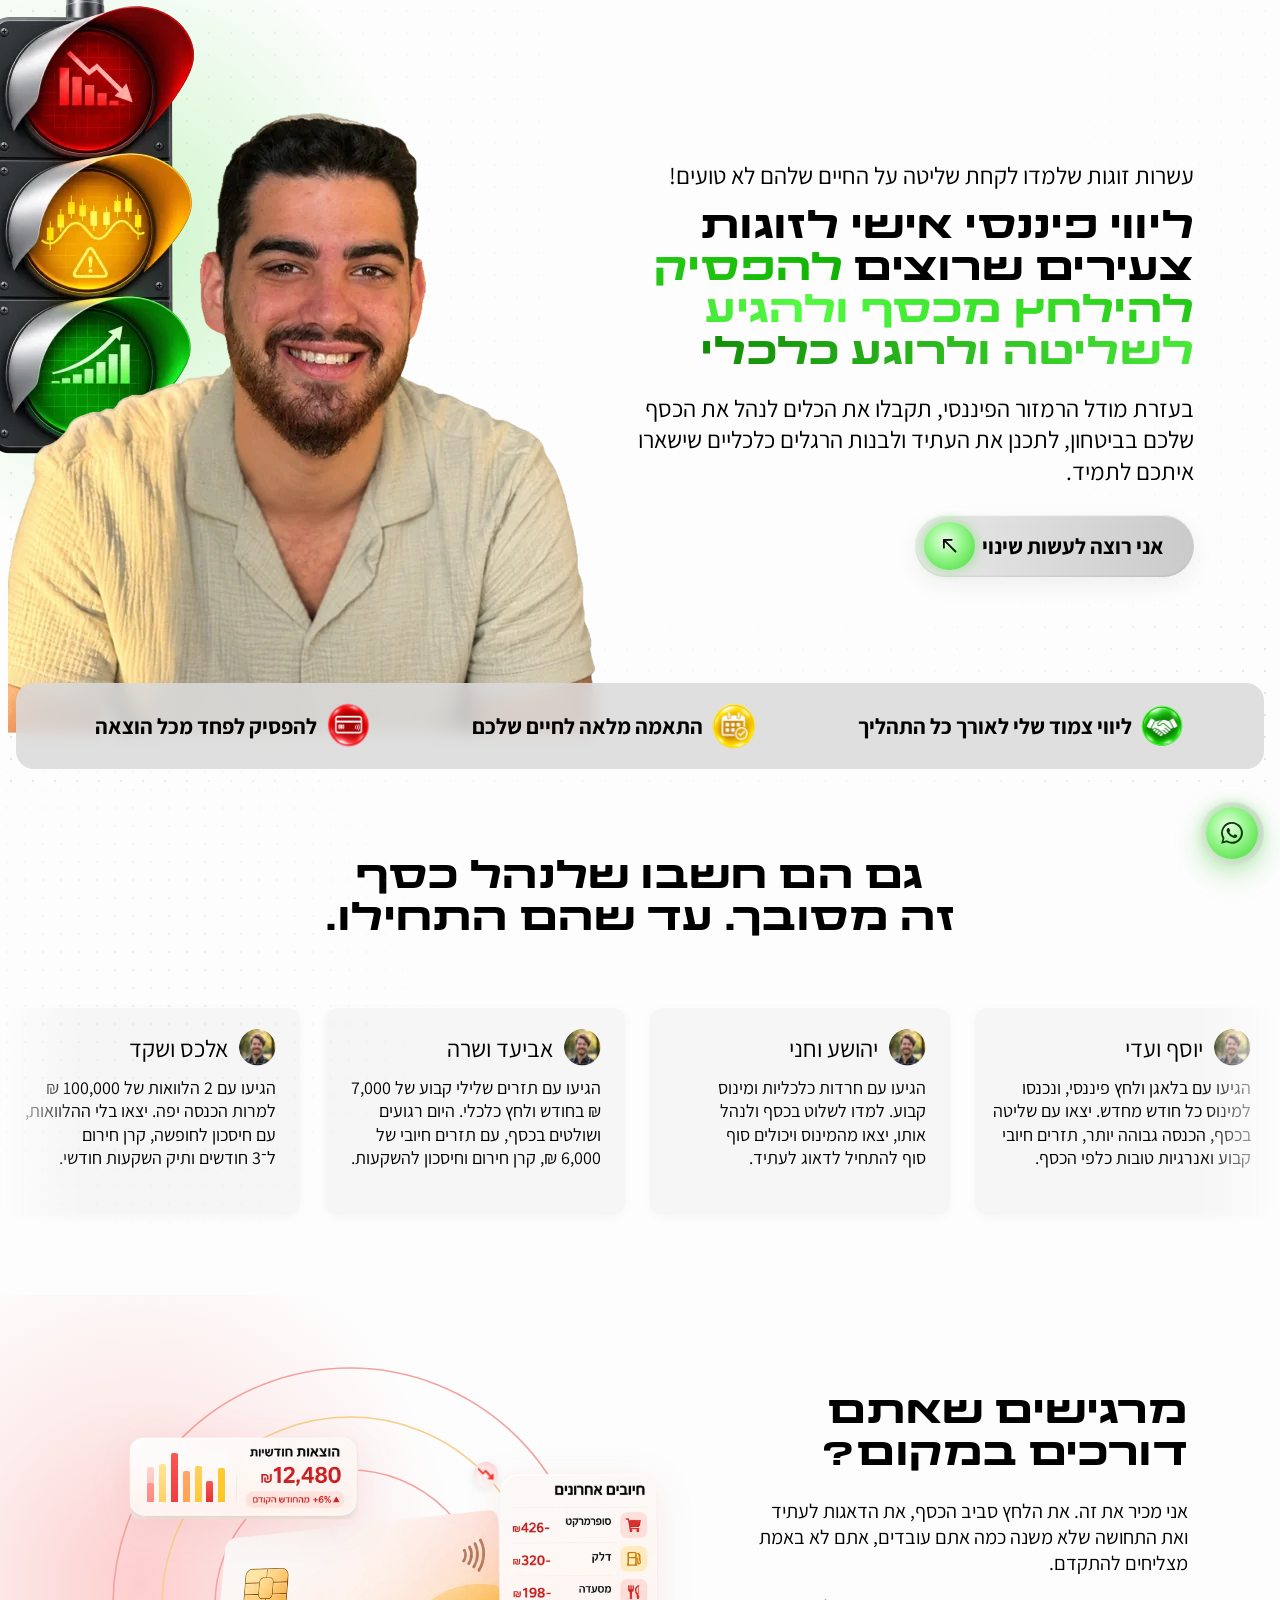
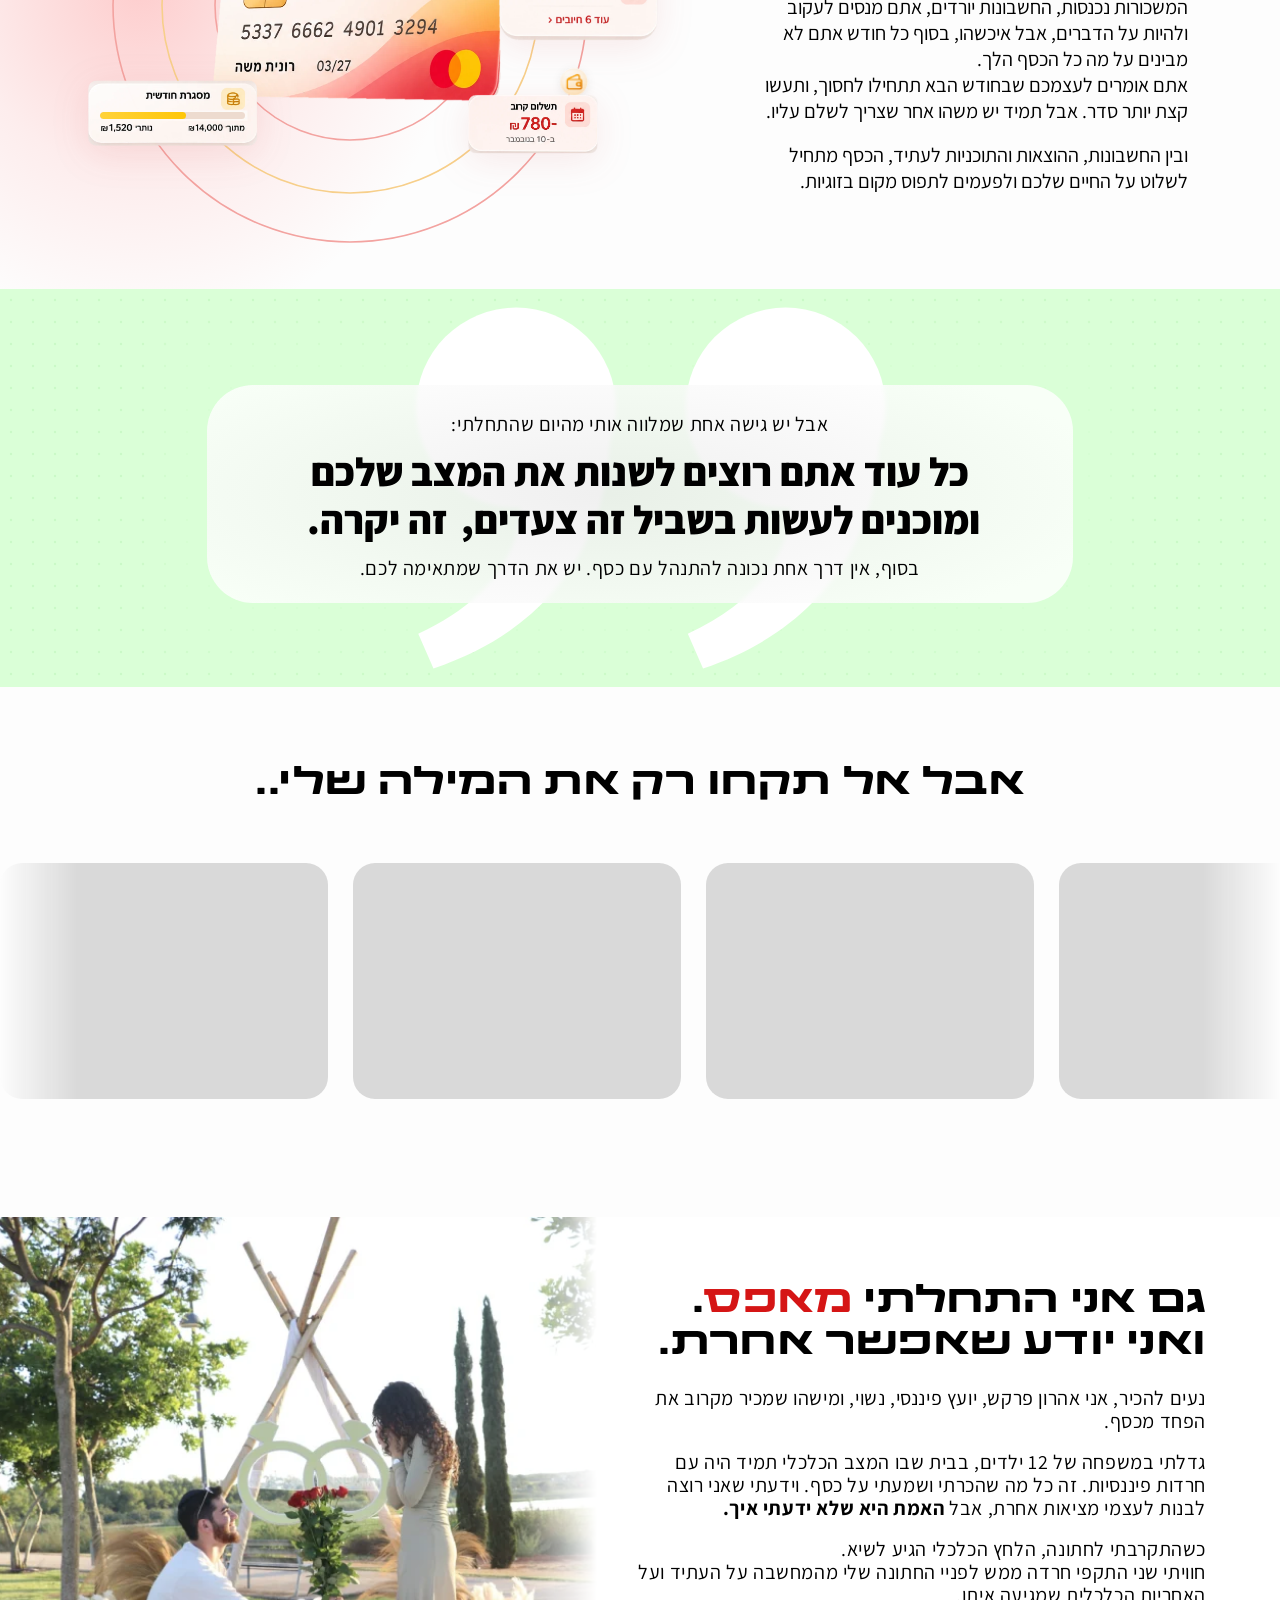
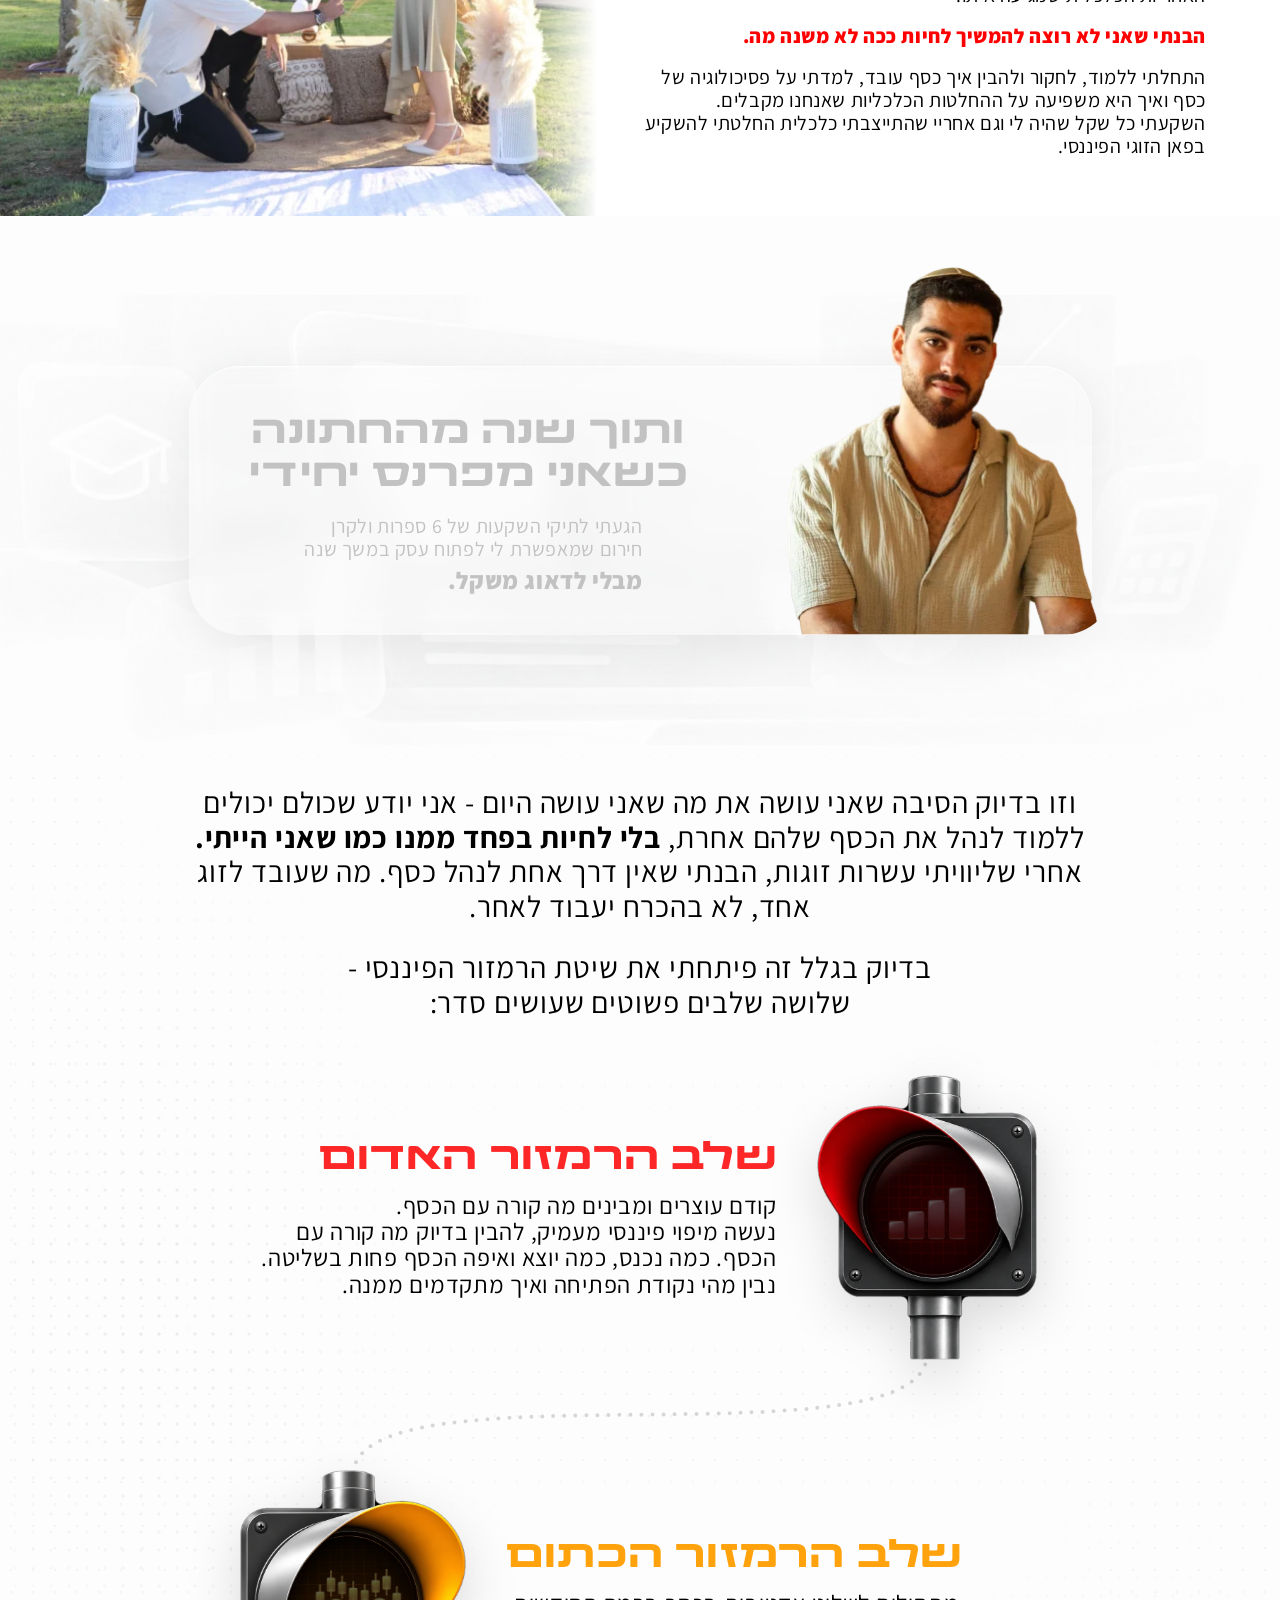
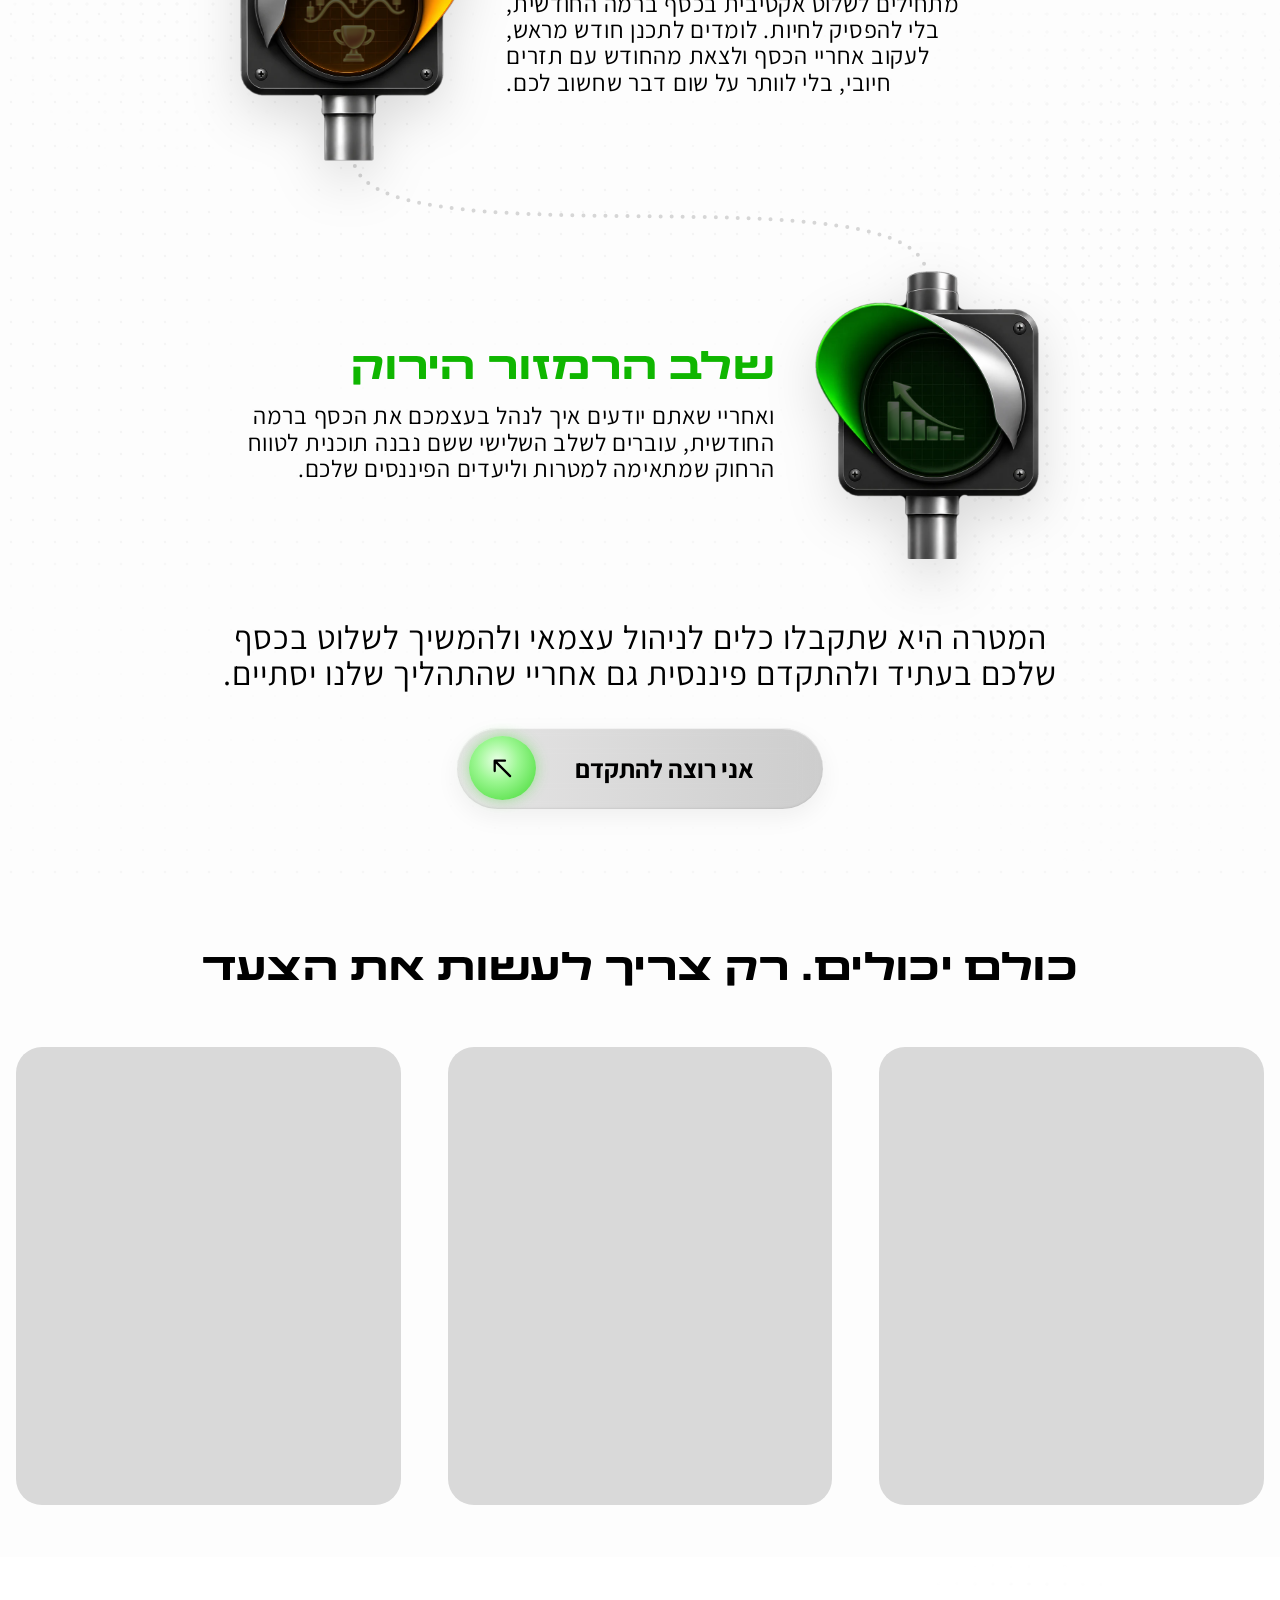
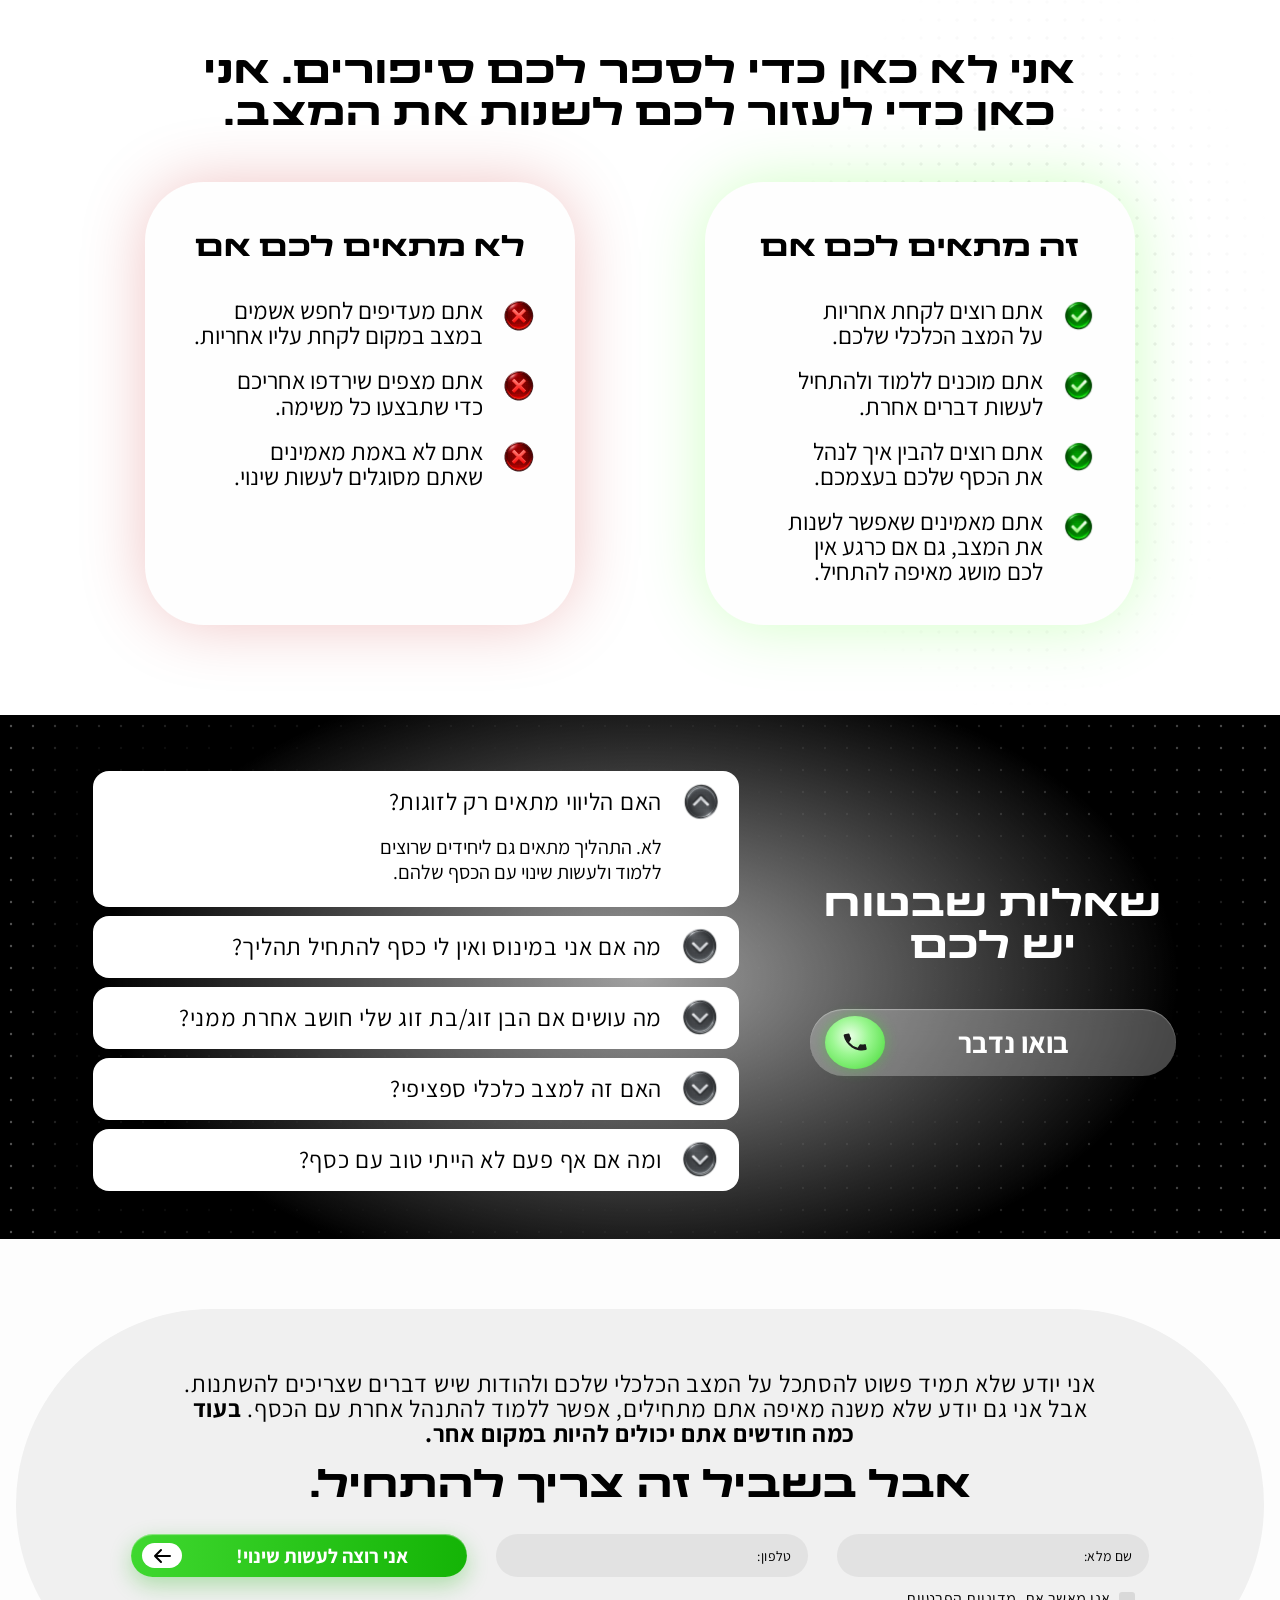
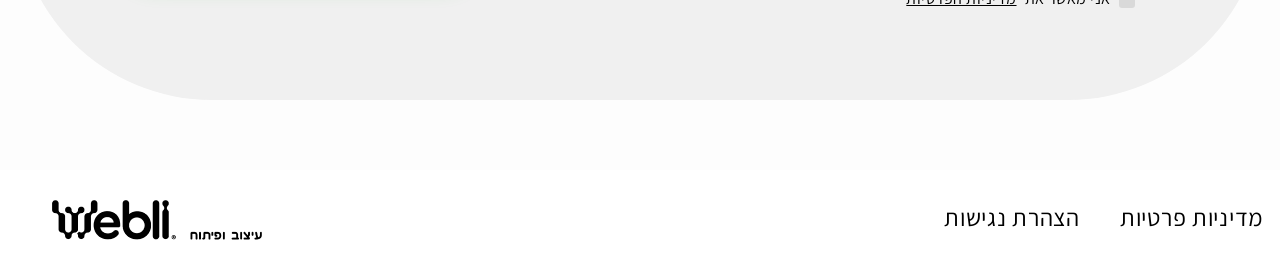
==== commit b8852b35: "Add WhatsApp link; email-only contact in legal pages Co-Authored-By: Claude Opus 5.5 <noreply@anthro" ====
--- a/index.html
+++ b/index.html
@@ -238,7 +238,7 @@
   <img class="footer__credit" src="assets/footer-credit.png" alt="Webli עיצוב ופיתוח" width="286" height="83">
 </footer>
 
-<a class="wa-float" href="#" target="_blank" rel="noopener" aria-label="שליחת הודעה בוואטסאפ" data-todo="להחליף בקישור וואטסאפ">
+<a class="wa-float" href="https://api.whatsapp.com/send?phone=972528277061&amp;text=%D7%94%D7%99%D7%99+%D7%90%D7%94%D7%A8%D7%95%D7%9F%2C+%D7%90%D7%A9%D7%9E%D7%97+%D7%A9%D7%A0%D7%AA%D7%90%D7%9D+%D7%A9%D7%99%D7%97%D7%94+1" target="_blank" rel="noopener" aria-label="שליחת הודעה בוואטסאפ (נפתח בחלון חדש)">
   <span class="wa-float__icon" aria-hidden="true"><svg viewBox="0 0 32 32"><path d="M16 3.5A12.4 12.4 0 0 0 5.3 22.2L3.6 28.4l6.4-1.7A12.4 12.4 0 1 0 16 3.5Zm0 22.6c-1.9 0-3.8-.5-5.4-1.5l-.4-.2-3.8 1 1-3.7-.2-.4A10.3 10.3 0 1 1 16 26.1Zm5.7-7.7c-.3-.2-1.8-.9-2.1-1s-.5-.2-.7.2-.8 1-1 1.2-.4.2-.7 0a8.4 8.4 0 0 1-4.2-3.6c-.3-.5.3-.5.9-1.6.1-.2 0-.4 0-.5l-1-2.3c-.2-.6-.5-.5-.7-.5h-.6a1.1 1.1 0 0 0-.8.4 3.4 3.4 0 0 0-1 2.5 5.9 5.9 0 0 0 1.2 3.1 13.5 13.5 0 0 0 5.2 4.6c1.9.8 2.7.9 3.6.7a3.1 3.1 0 0 0 2-1.4 2.5 2.5 0 0 0 .2-1.4c-.1-.2-.3-.3-.6-.4Z"/></svg></span>
   <span class="wa-float__text">דברו איתי בוואטסאפ</span>
 </a>
--- a/styles.css
+++ b/styles.css
@@ -281,9 +281,13 @@
 
 /* ---------- RESPONSIVE ---------- */
 @media (max-width:1180px){
-  .hero__text{padding:110px 40px 0 16px}
-  .hero__visual{height:600px}
+  .hero__grid{align-items:stretch;grid-template-columns:minmax(0,1.1fr) minmax(0,1fr)}
+  .hero__text{padding:110px 40px 90px 16px}
+  .hero__visual{height:auto;min-height:600px}
   .hero__photo{width:480px}
+  .benefits{padding:14px 20px;gap:10px 16px;justify-content:space-evenly}
+  .benefits li{font-size:18px}
+  .benefits img{width:38px}
   .traffic{width:270px}
   .fit__cards{gap:40px}
   .story__text{padding:48px 40px 32px 24px}
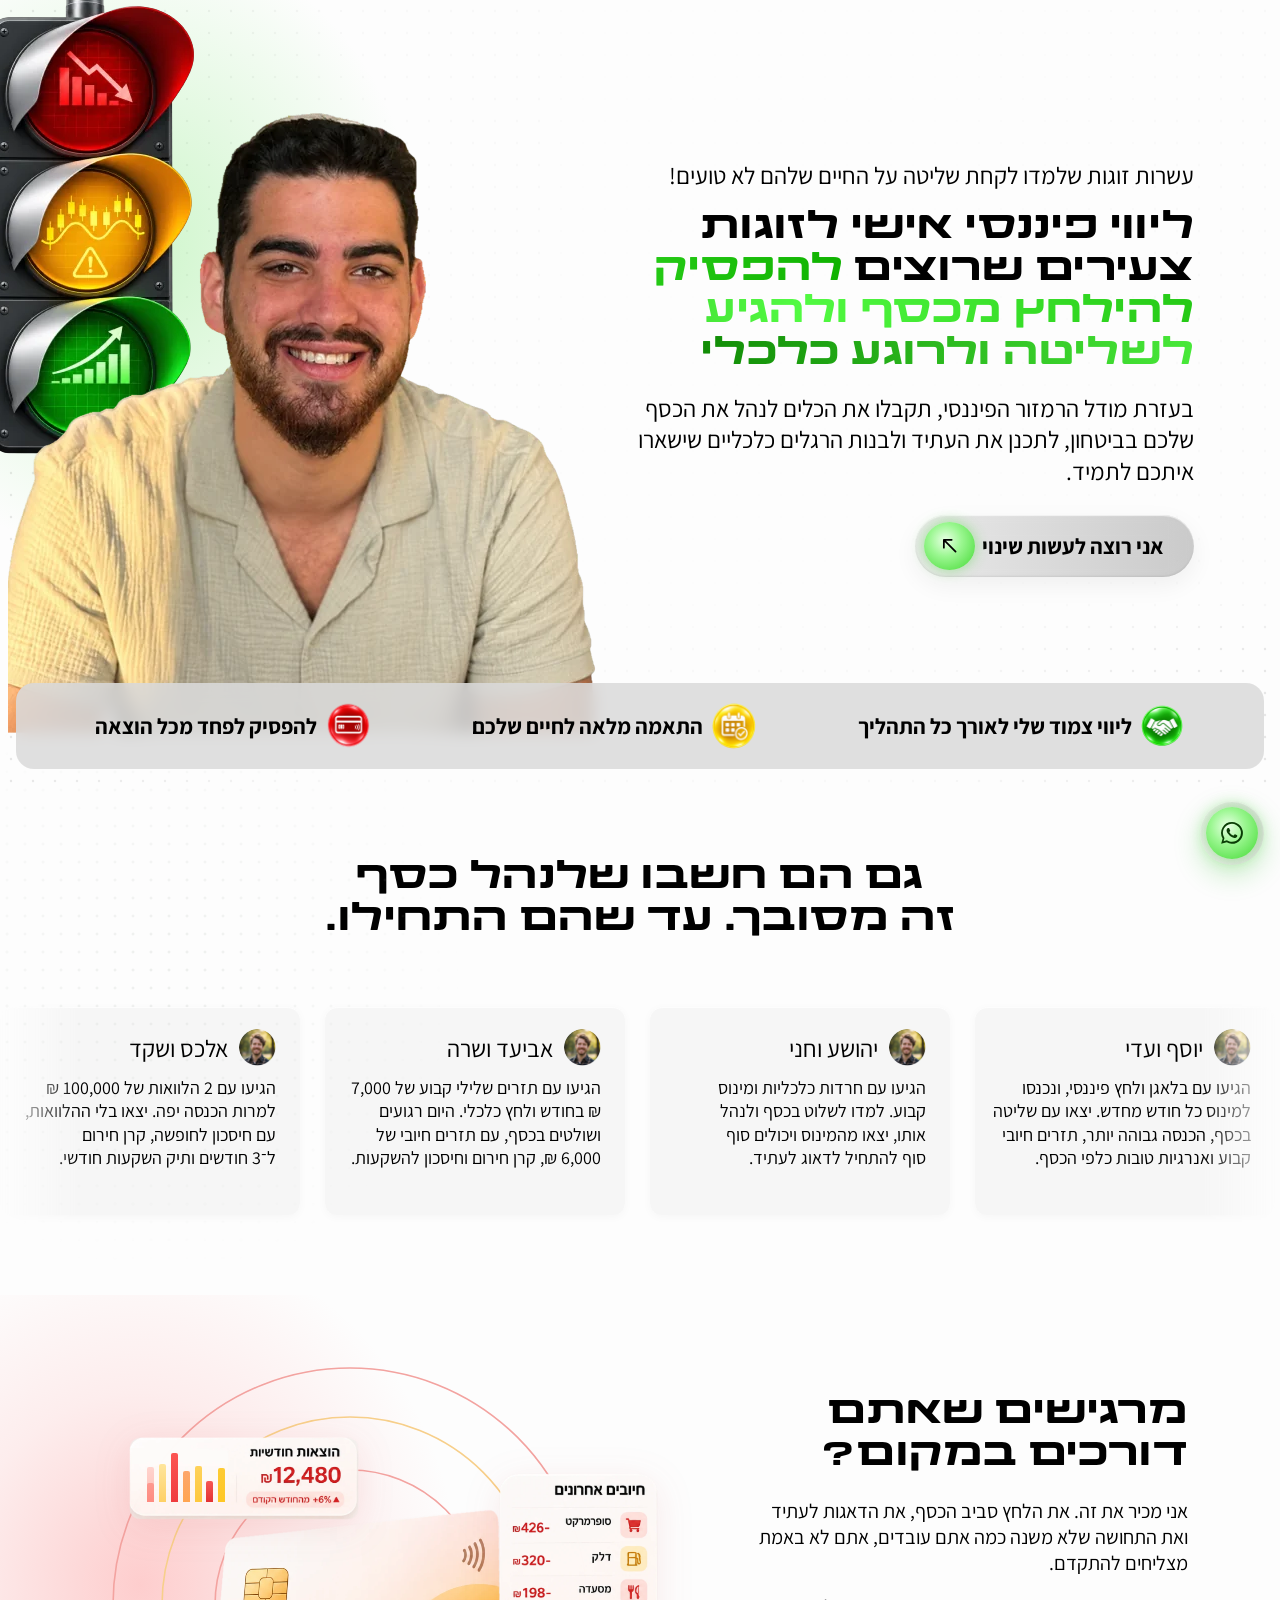
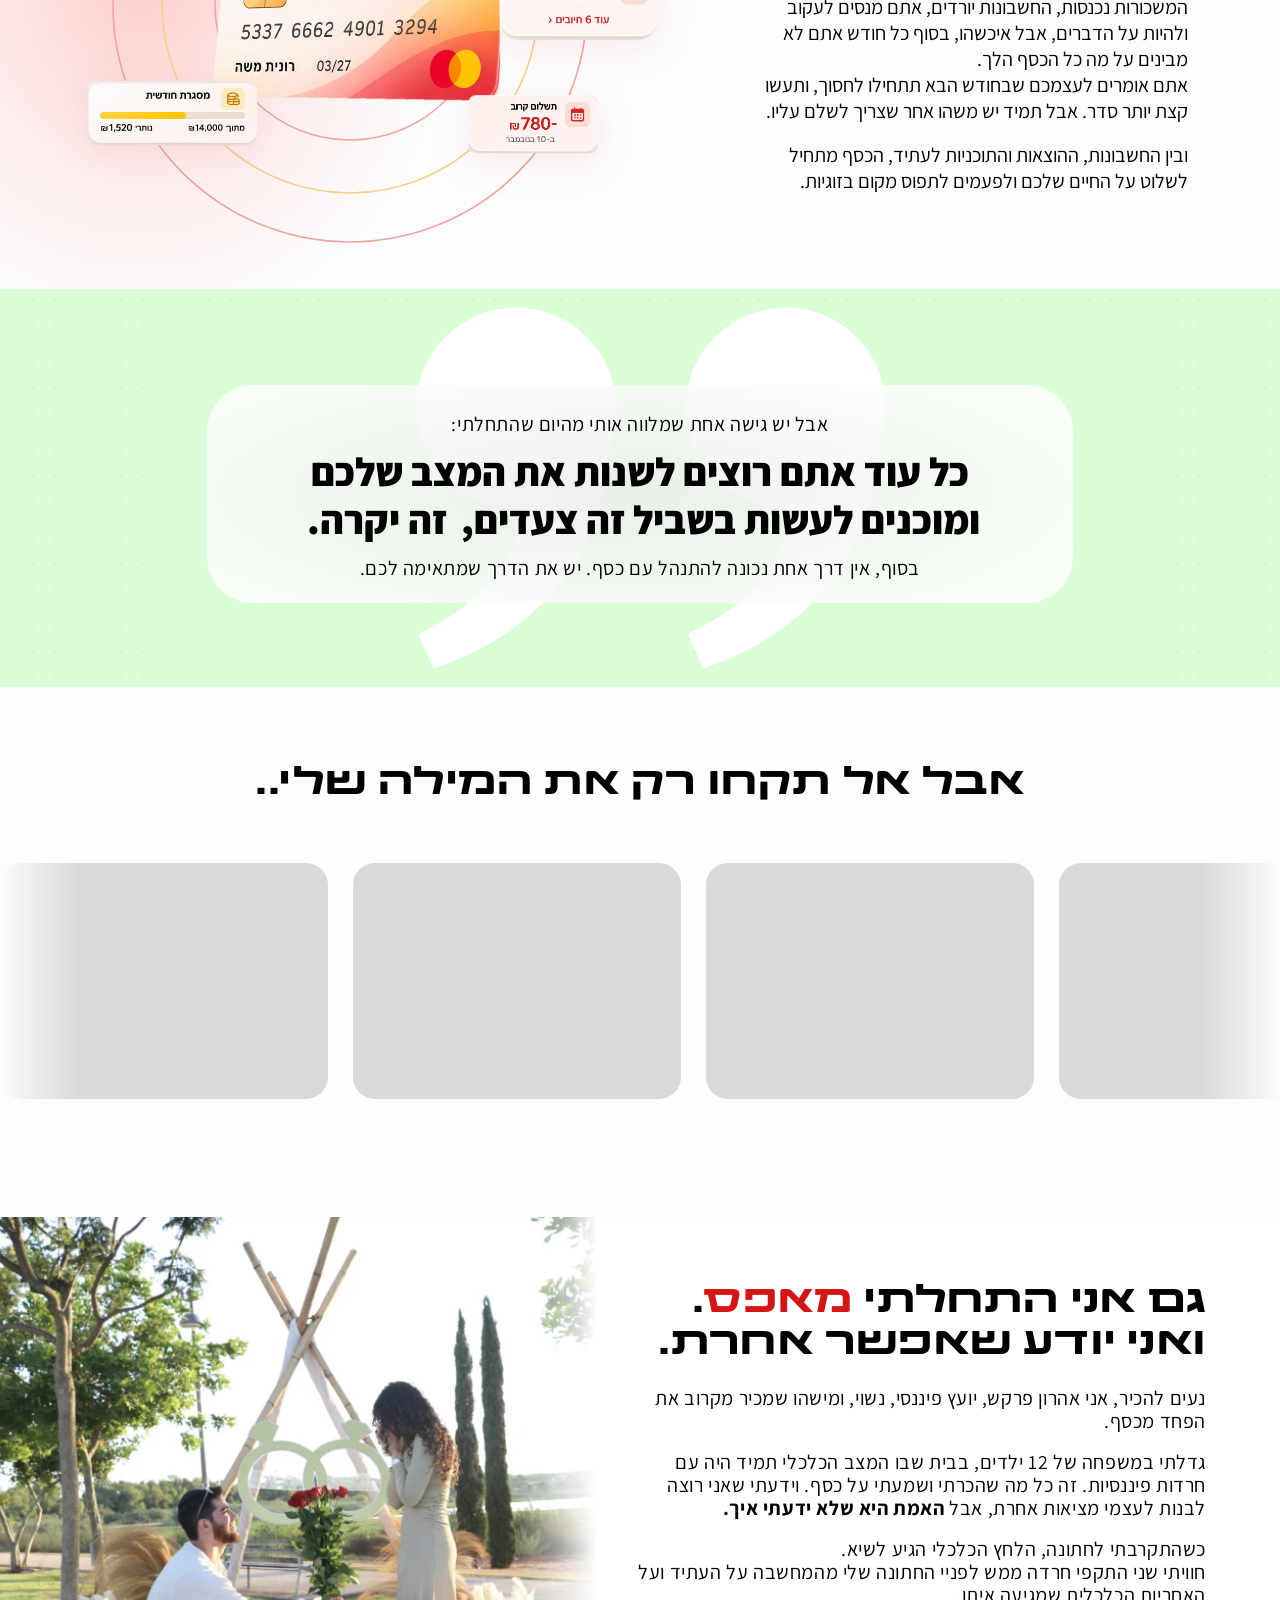
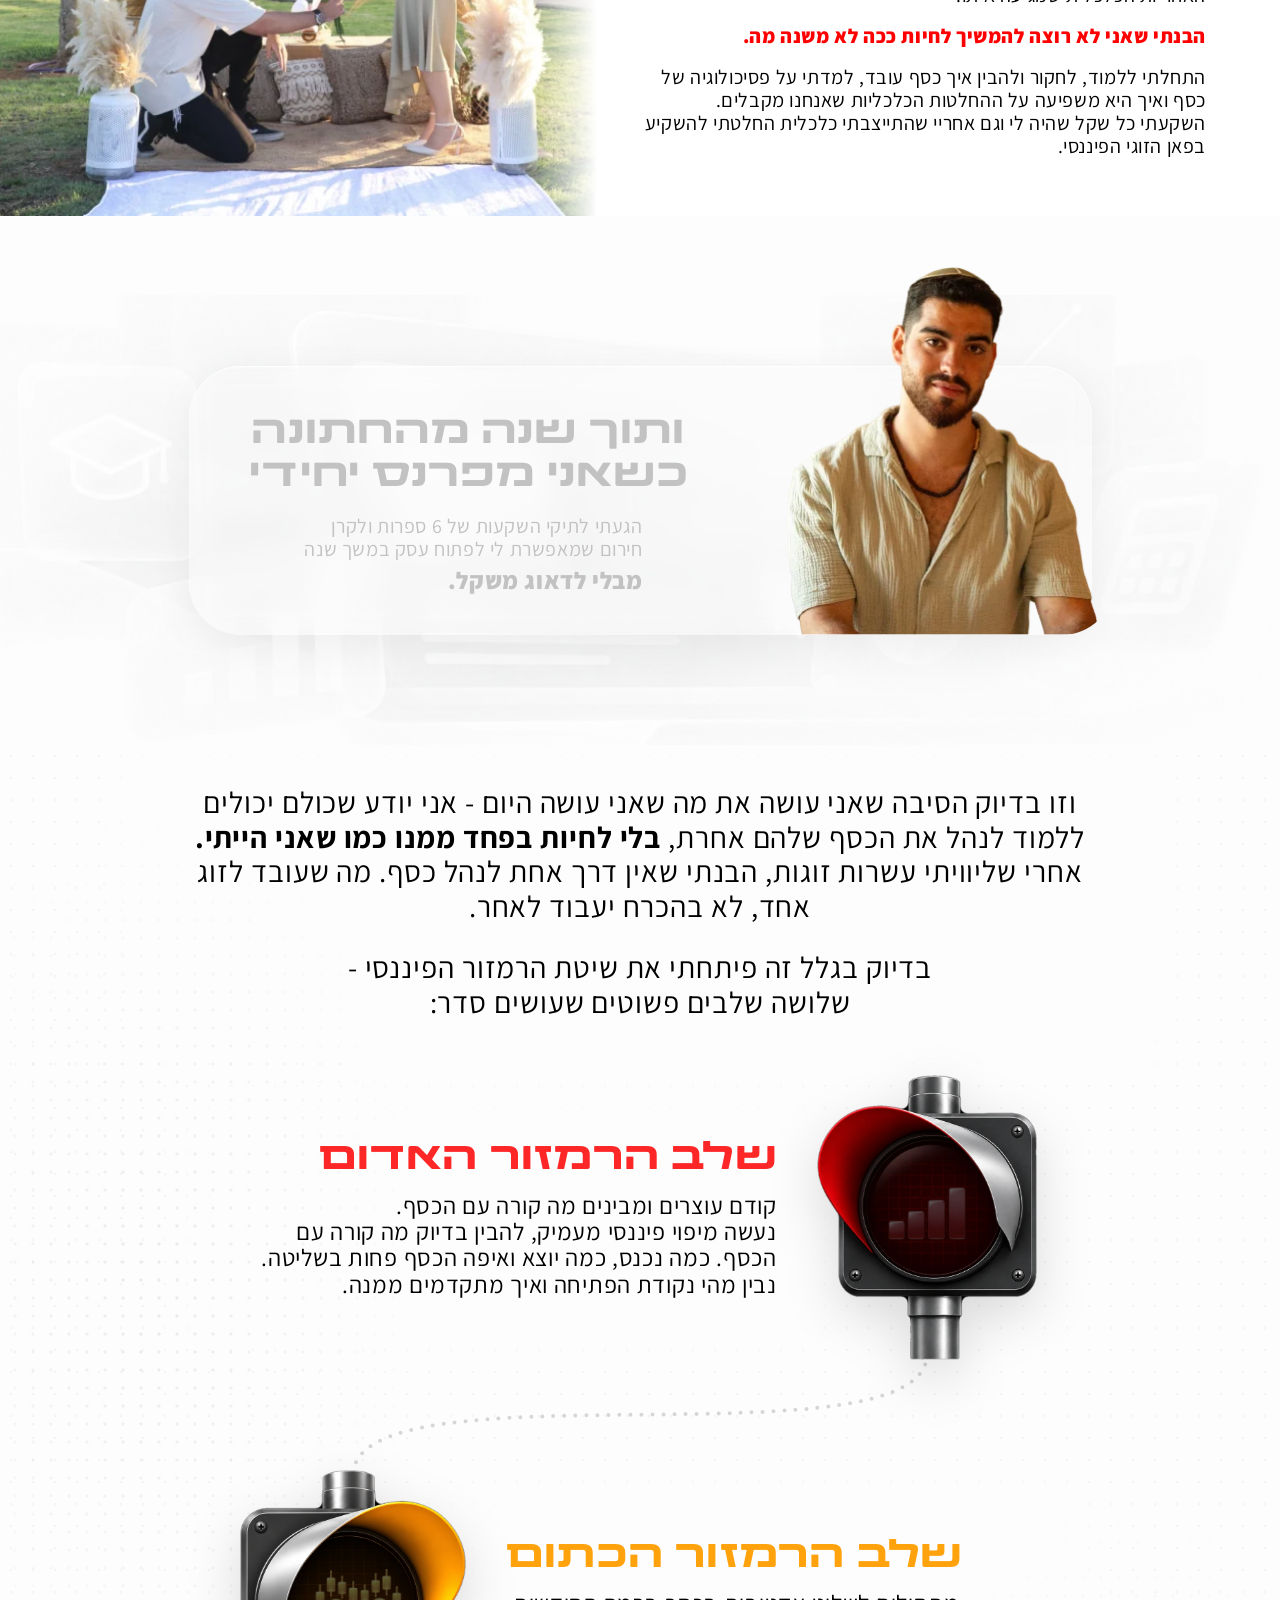
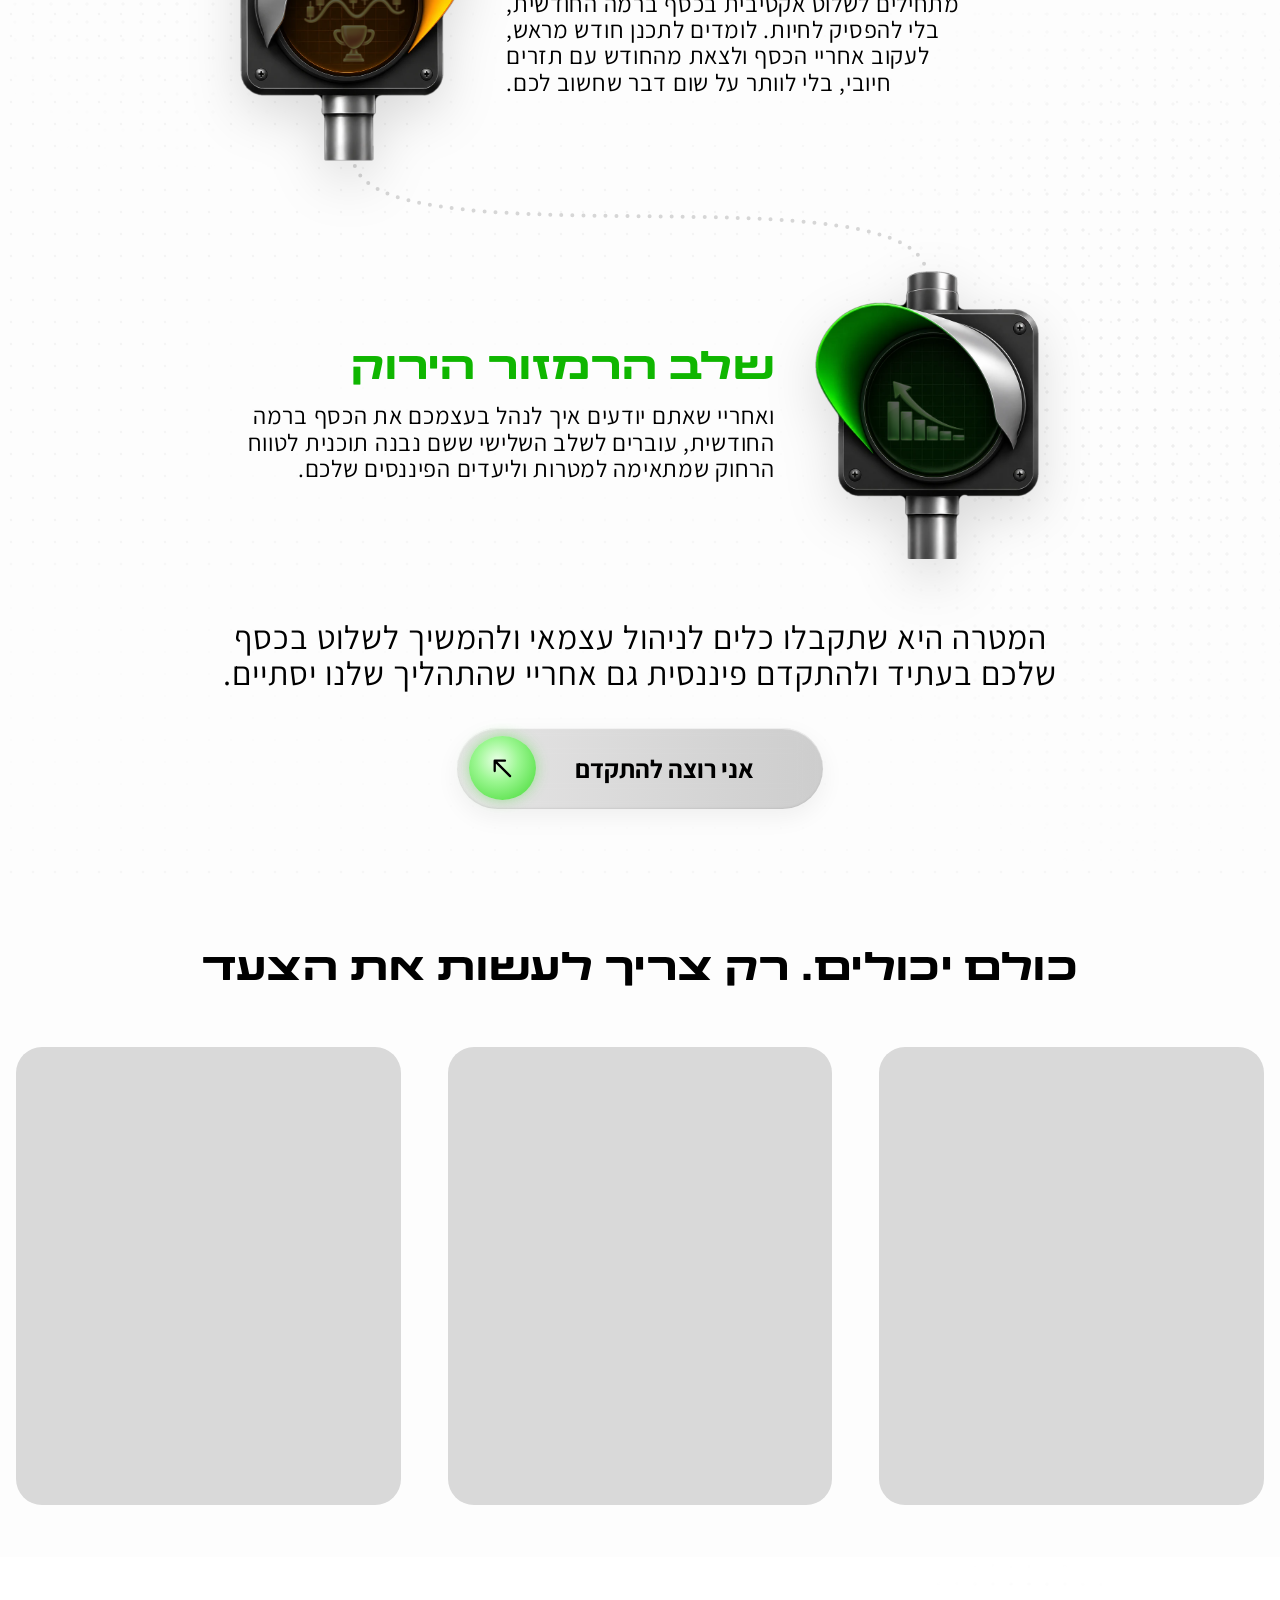
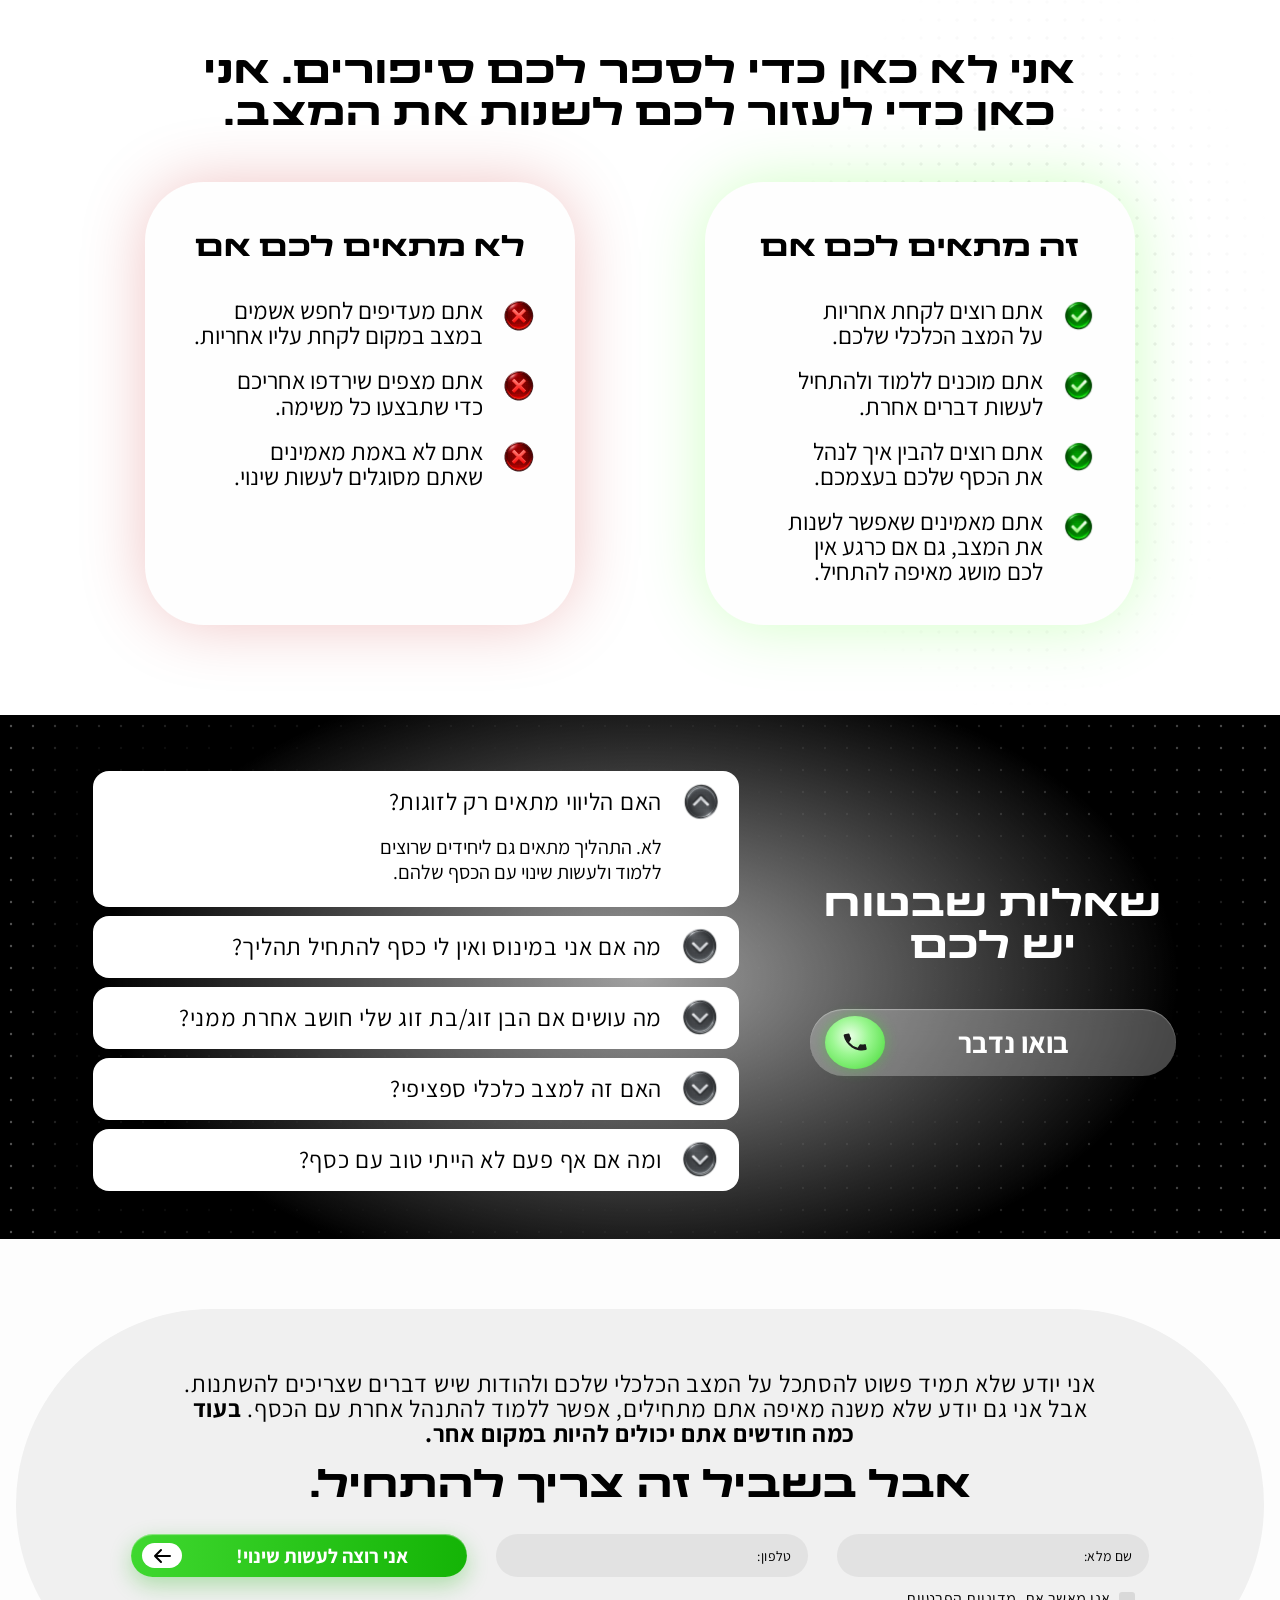
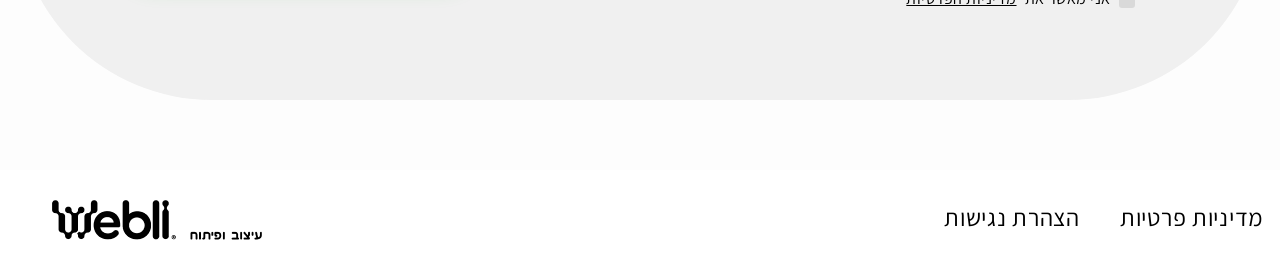
==== commit 6ce7a9c4: "Remove trailing 1 from WhatsApp message Co-Authored-By: Claude Opus 5.5 <noreply@anthropic.com> Clau" ====
--- a/index.html
+++ b/index.html
@@ -238,7 +238,7 @@
   <img class="footer__credit" src="assets/footer-credit.png" alt="Webli עיצוב ופיתוח" width="286" height="83">
 </footer>
 
-<a class="wa-float" href="https://api.whatsapp.com/send?phone=972528277061&amp;text=%D7%94%D7%99%D7%99+%D7%90%D7%94%D7%A8%D7%95%D7%9F%2C+%D7%90%D7%A9%D7%9E%D7%97+%D7%A9%D7%A0%D7%AA%D7%90%D7%9D+%D7%A9%D7%99%D7%97%D7%94+1" target="_blank" rel="noopener" aria-label="שליחת הודעה בוואטסאפ (נפתח בחלון חדש)">
+<a class="wa-float" href="https://api.whatsapp.com/send?phone=972528277061&amp;text=%D7%94%D7%99%D7%99+%D7%90%D7%94%D7%A8%D7%95%D7%9F%2C+%D7%90%D7%A9%D7%9E%D7%97+%D7%A9%D7%A0%D7%AA%D7%90%D7%9D+%D7%A9%D7%99%D7%97%D7%94" target="_blank" rel="noopener" aria-label="שליחת הודעה בוואטסאפ (נפתח בחלון חדש)">
   <span class="wa-float__icon" aria-hidden="true"><svg viewBox="0 0 32 32"><path d="M16 3.5A12.4 12.4 0 0 0 5.3 22.2L3.6 28.4l6.4-1.7A12.4 12.4 0 1 0 16 3.5Zm0 22.6c-1.9 0-3.8-.5-5.4-1.5l-.4-.2-3.8 1 1-3.7-.2-.4A10.3 10.3 0 1 1 16 26.1Zm5.7-7.7c-.3-.2-1.8-.9-2.1-1s-.5-.2-.7.2-.8 1-1 1.2-.4.2-.7 0a8.4 8.4 0 0 1-4.2-3.6c-.3-.5.3-.5.9-1.6.1-.2 0-.4 0-.5l-1-2.3c-.2-.6-.5-.5-.7-.5h-.6a1.1 1.1 0 0 0-.8.4 3.4 3.4 0 0 0-1 2.5 5.9 5.9 0 0 0 1.2 3.1 13.5 13.5 0 0 0 5.2 4.6c1.9.8 2.7.9 3.6.7a3.1 3.1 0 0 0 2-1.4 2.5 2.5 0 0 0 .2-1.4c-.1-.2-.3-.3-.6-.4Z"/></svg></span>
   <span class="wa-float__text">דברו איתי בוואטסאפ</span>
 </a>
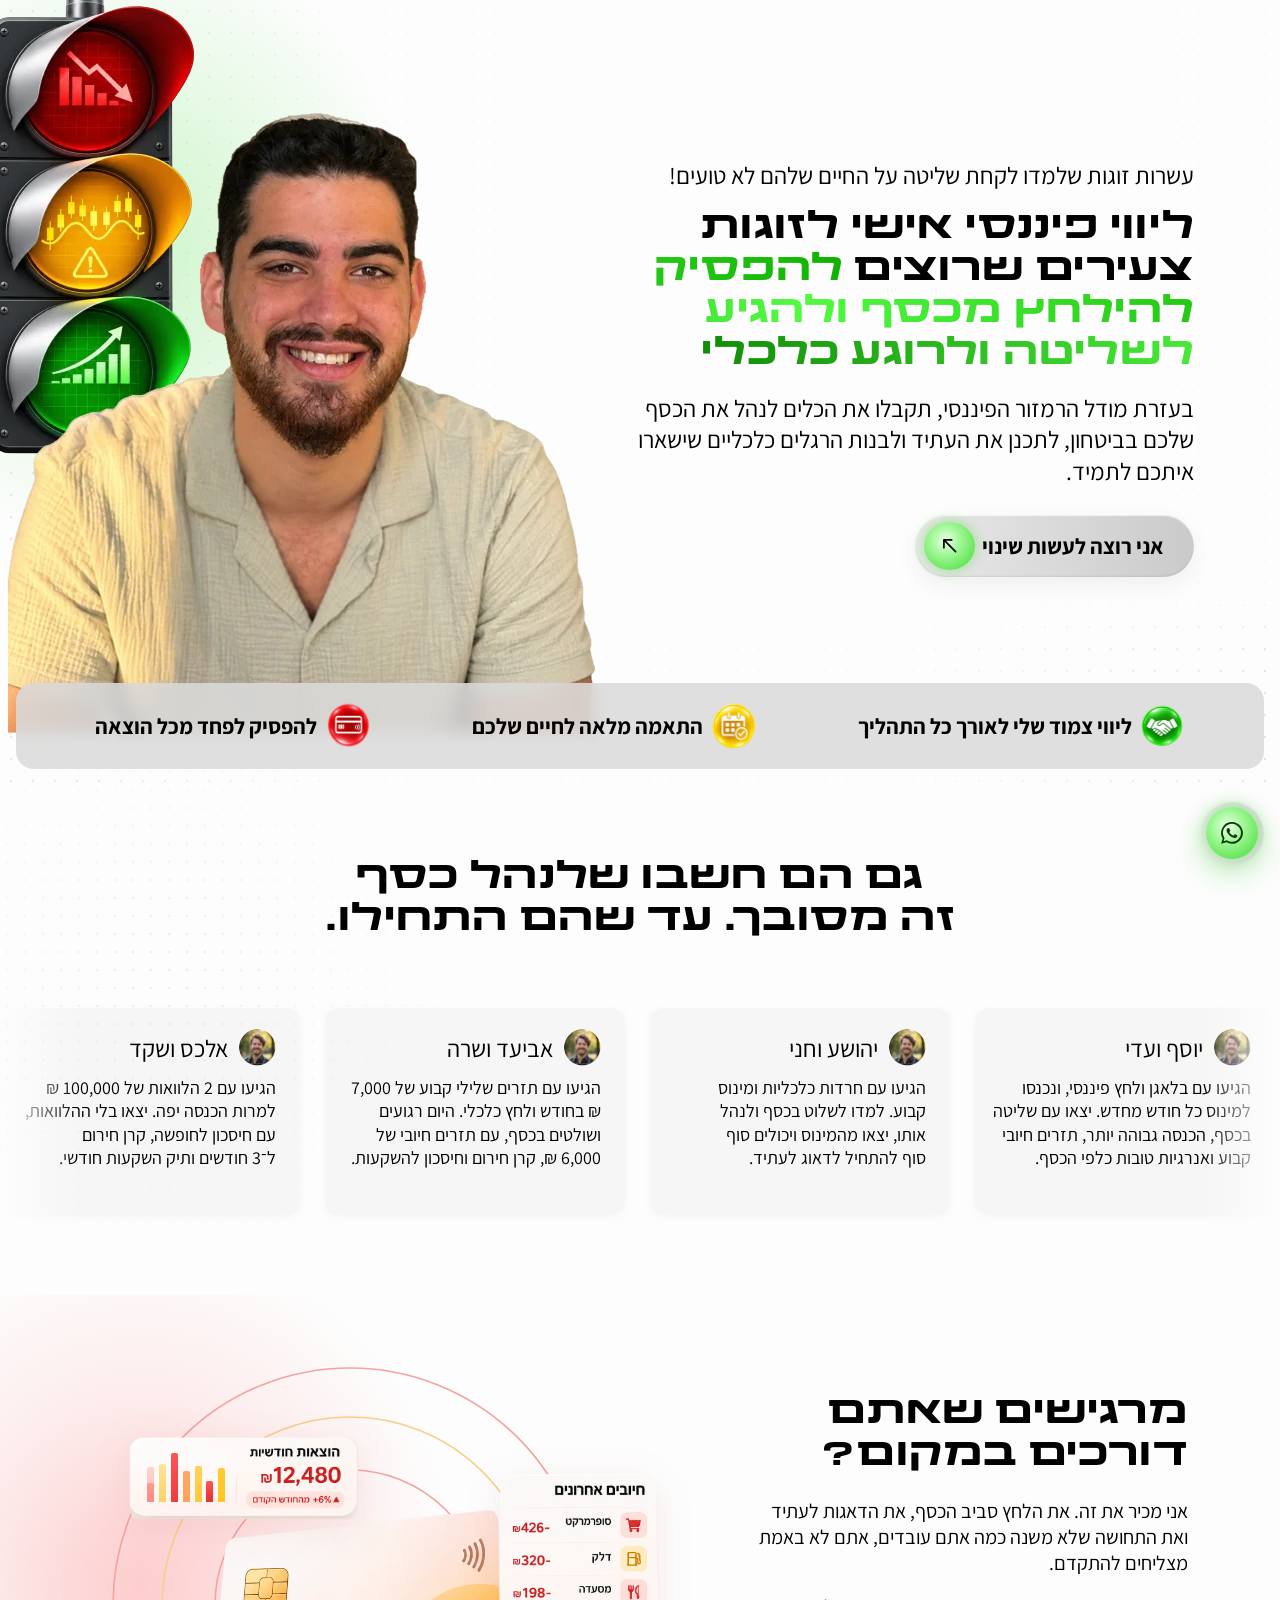
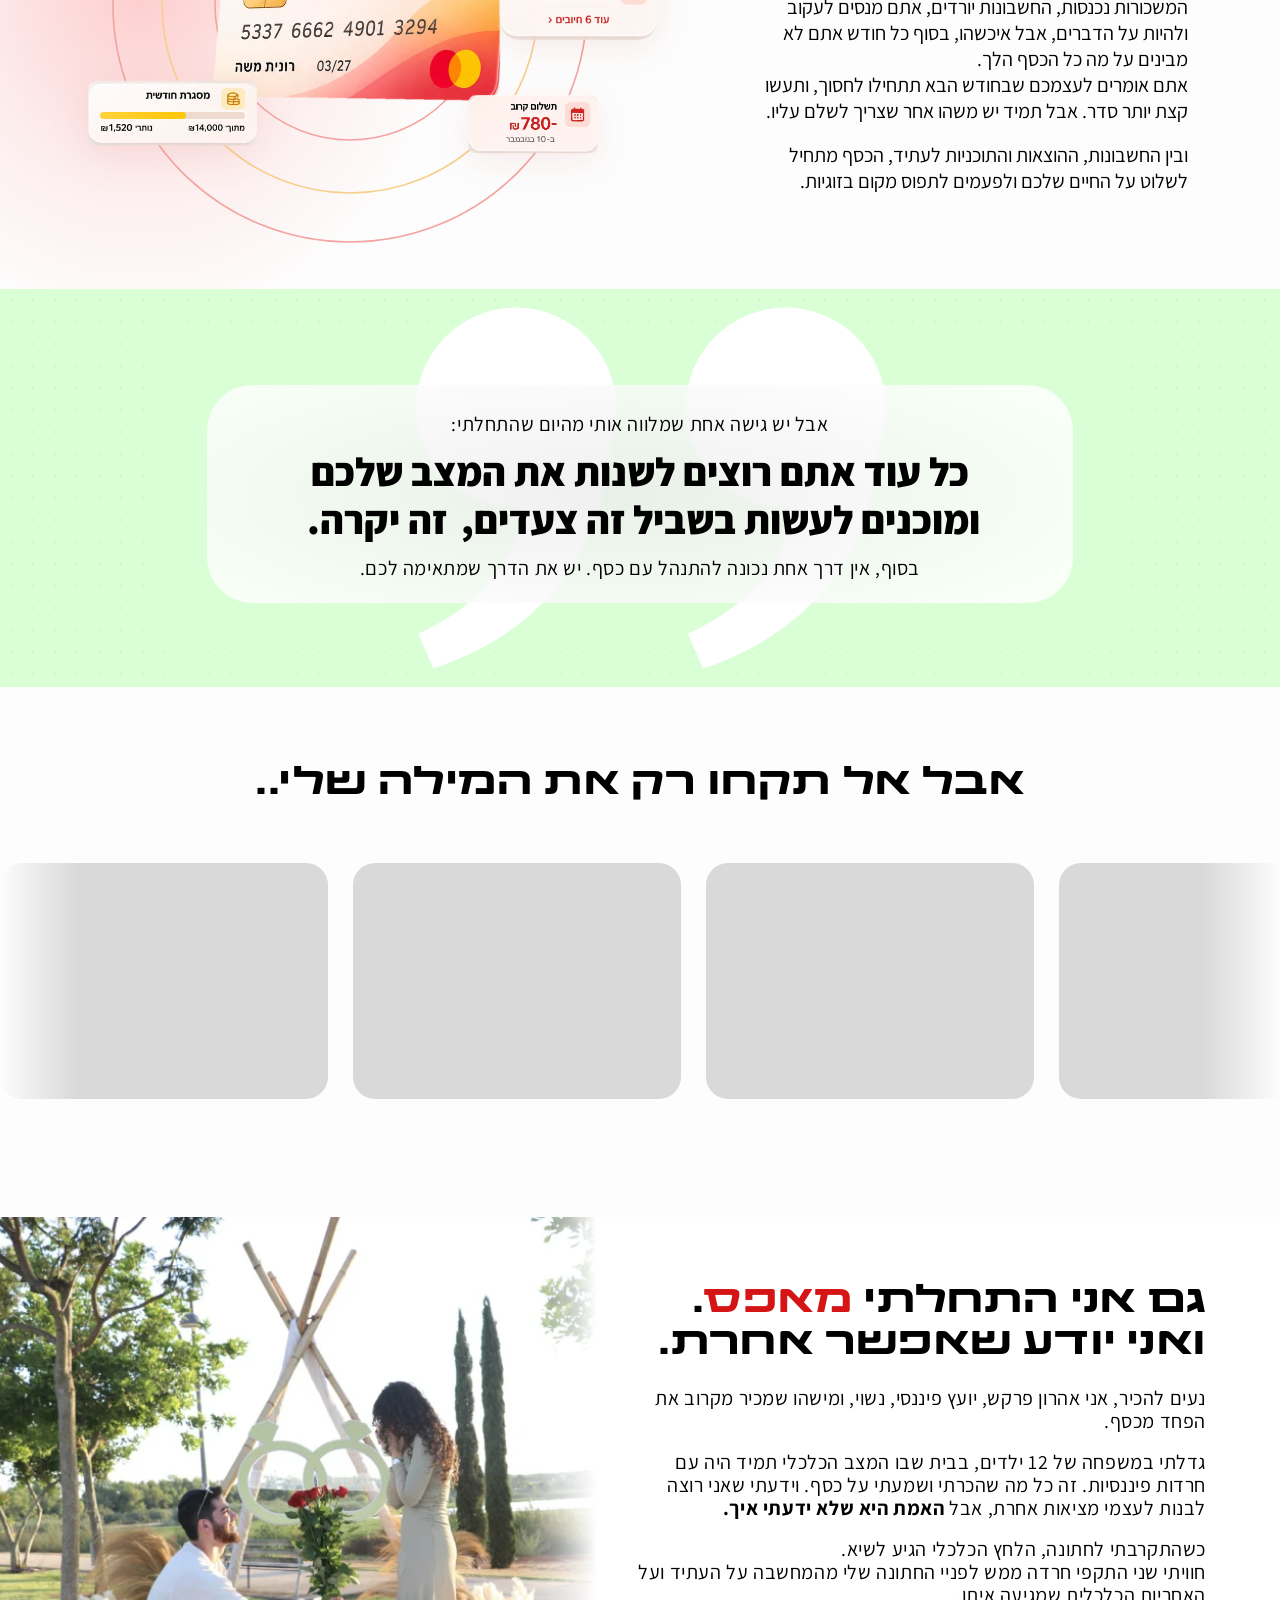
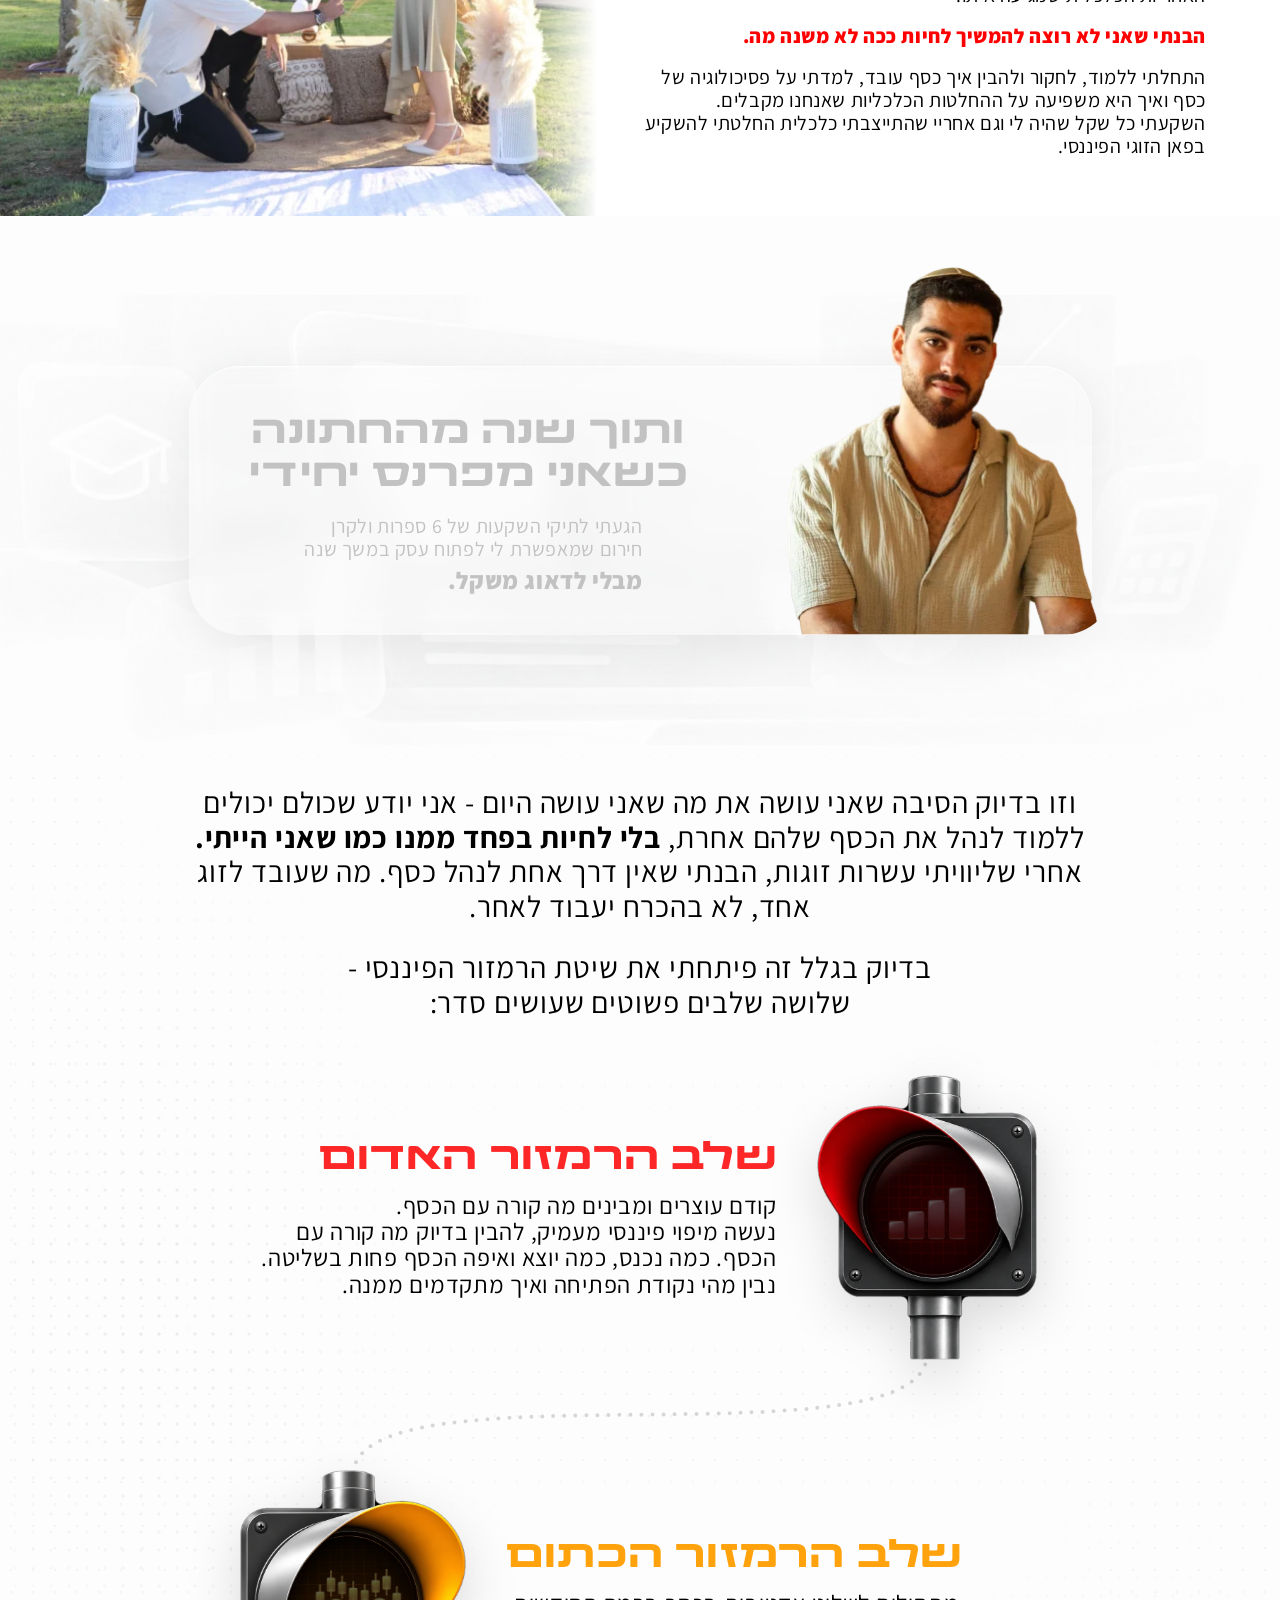
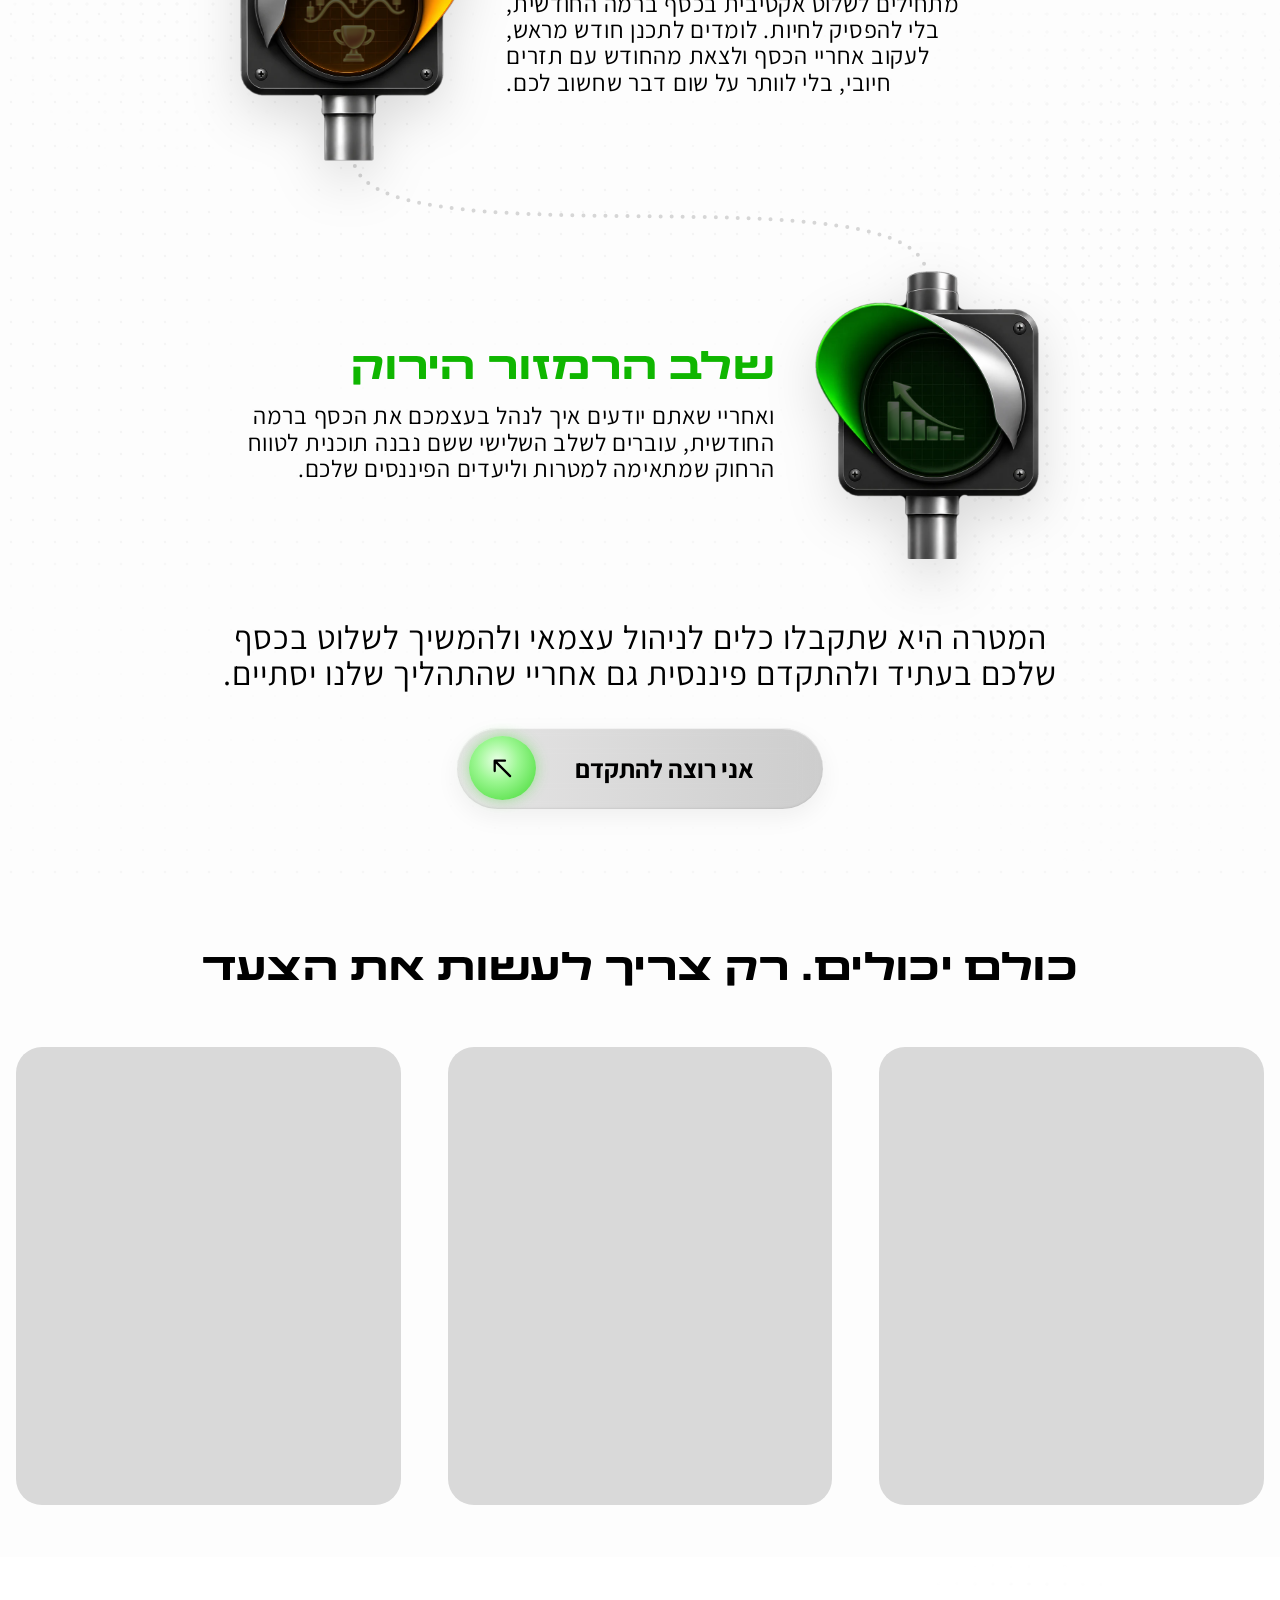
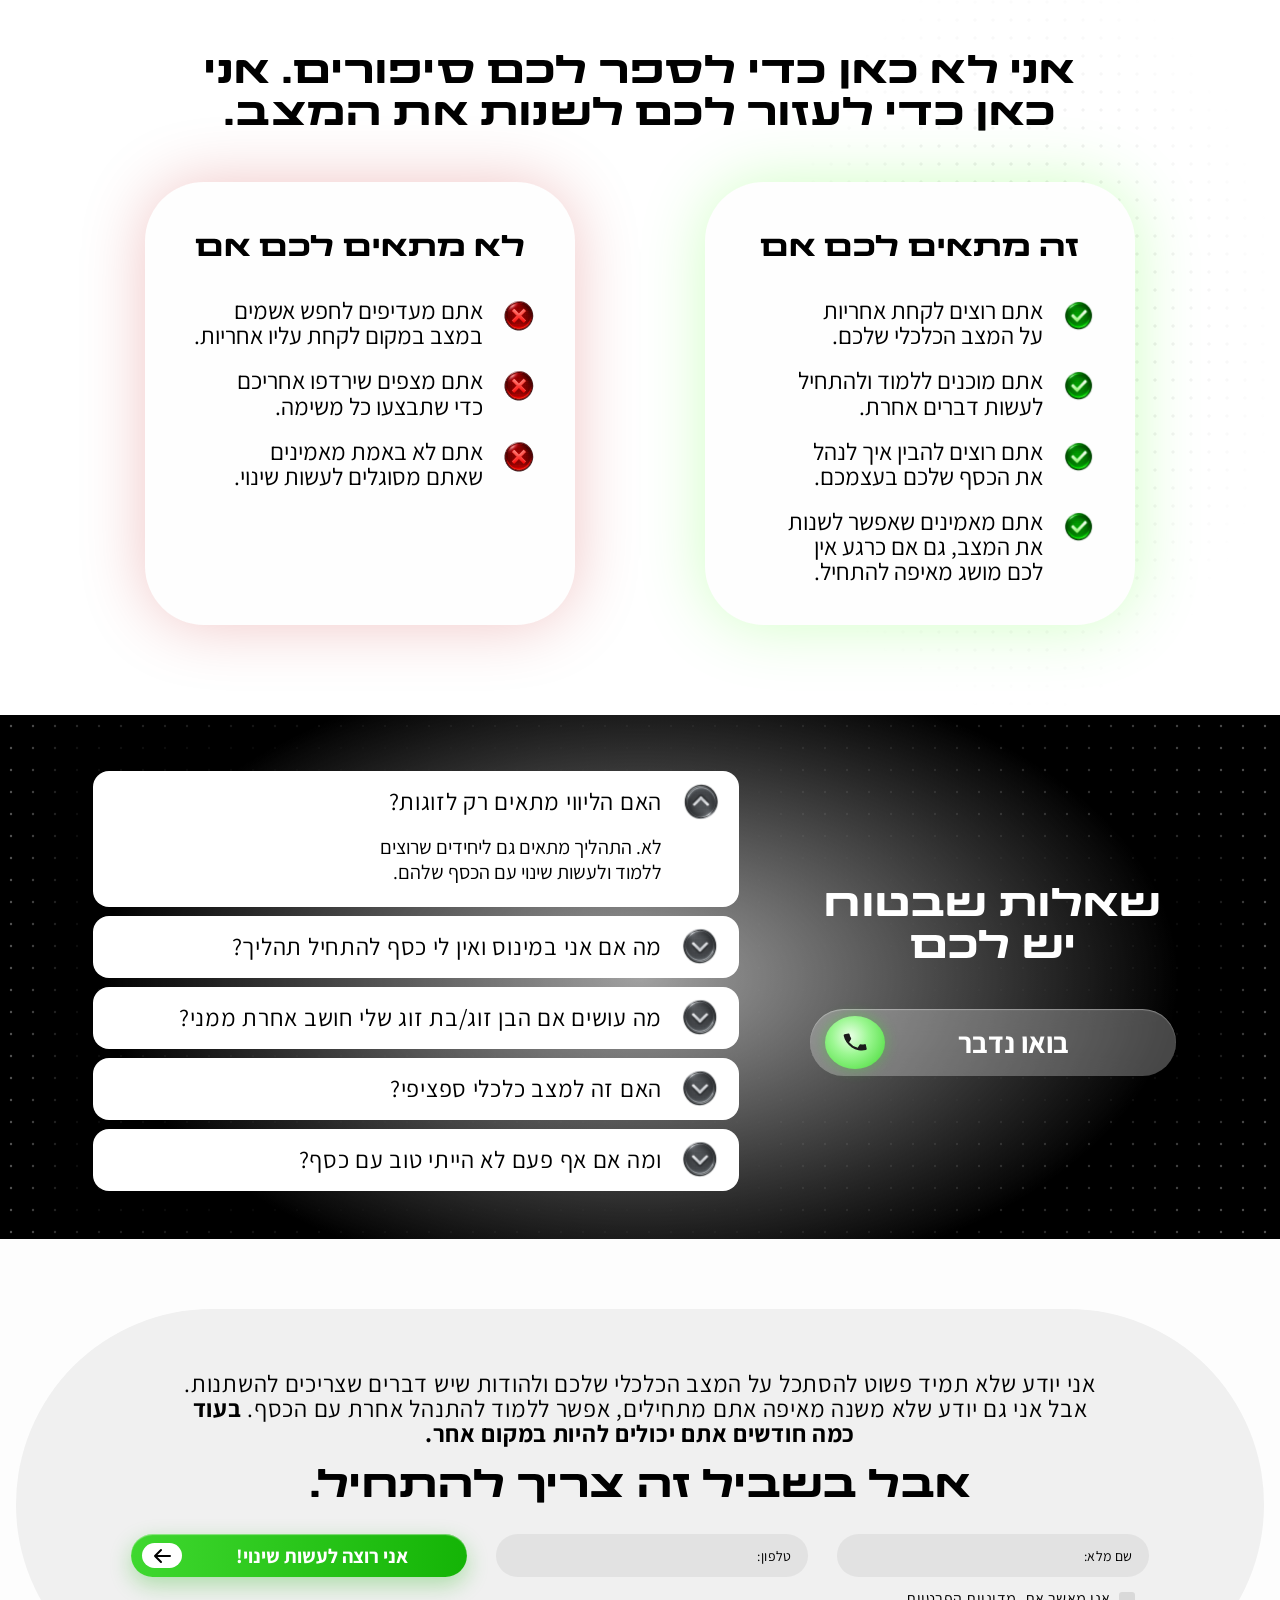
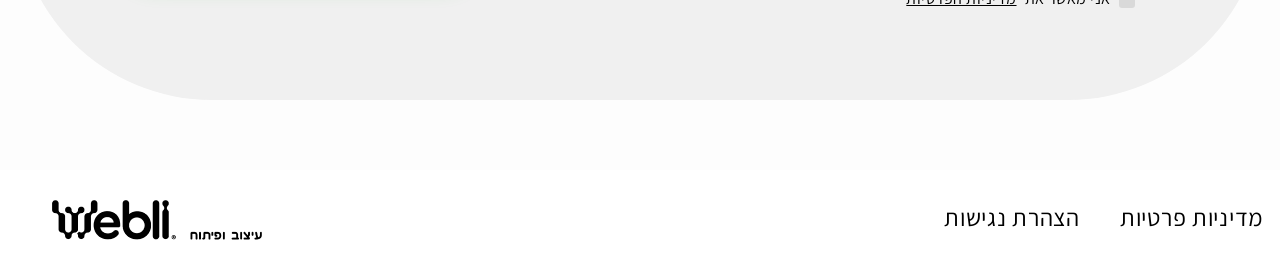
==== commit 56418386: "Send contact form leads by email via Web3Forms Co-Authored-By: Claude Opus 5.5 <noreply@anthropic.co" ====
--- a/index.html
+++ b/index.html
@@ -224,6 +224,7 @@
         <label class="field field--phone"><span class="sr-only">טלפון</span><input name="phone" type="tel" dir="rtl" inputmode="tel" autocomplete="tel" placeholder="טלפון:" required></label>
         <button class="cta cta--form" type="submit"><span class="cta__text">אני רוצה לעשות שינוי!</span><span class="cta__icon" aria-hidden="true"><svg viewBox="0 0 24 24"><path d="M20 12H5m6-6-6 6 6 6"/></svg></span></button>
       </div>
+      <input type="checkbox" name="botcheck" class="sr-only" tabindex="-1" autocomplete="off" aria-hidden="true">
       <p class="form__msg" role="status" aria-live="polite"></p>
     </form>
   </div>
